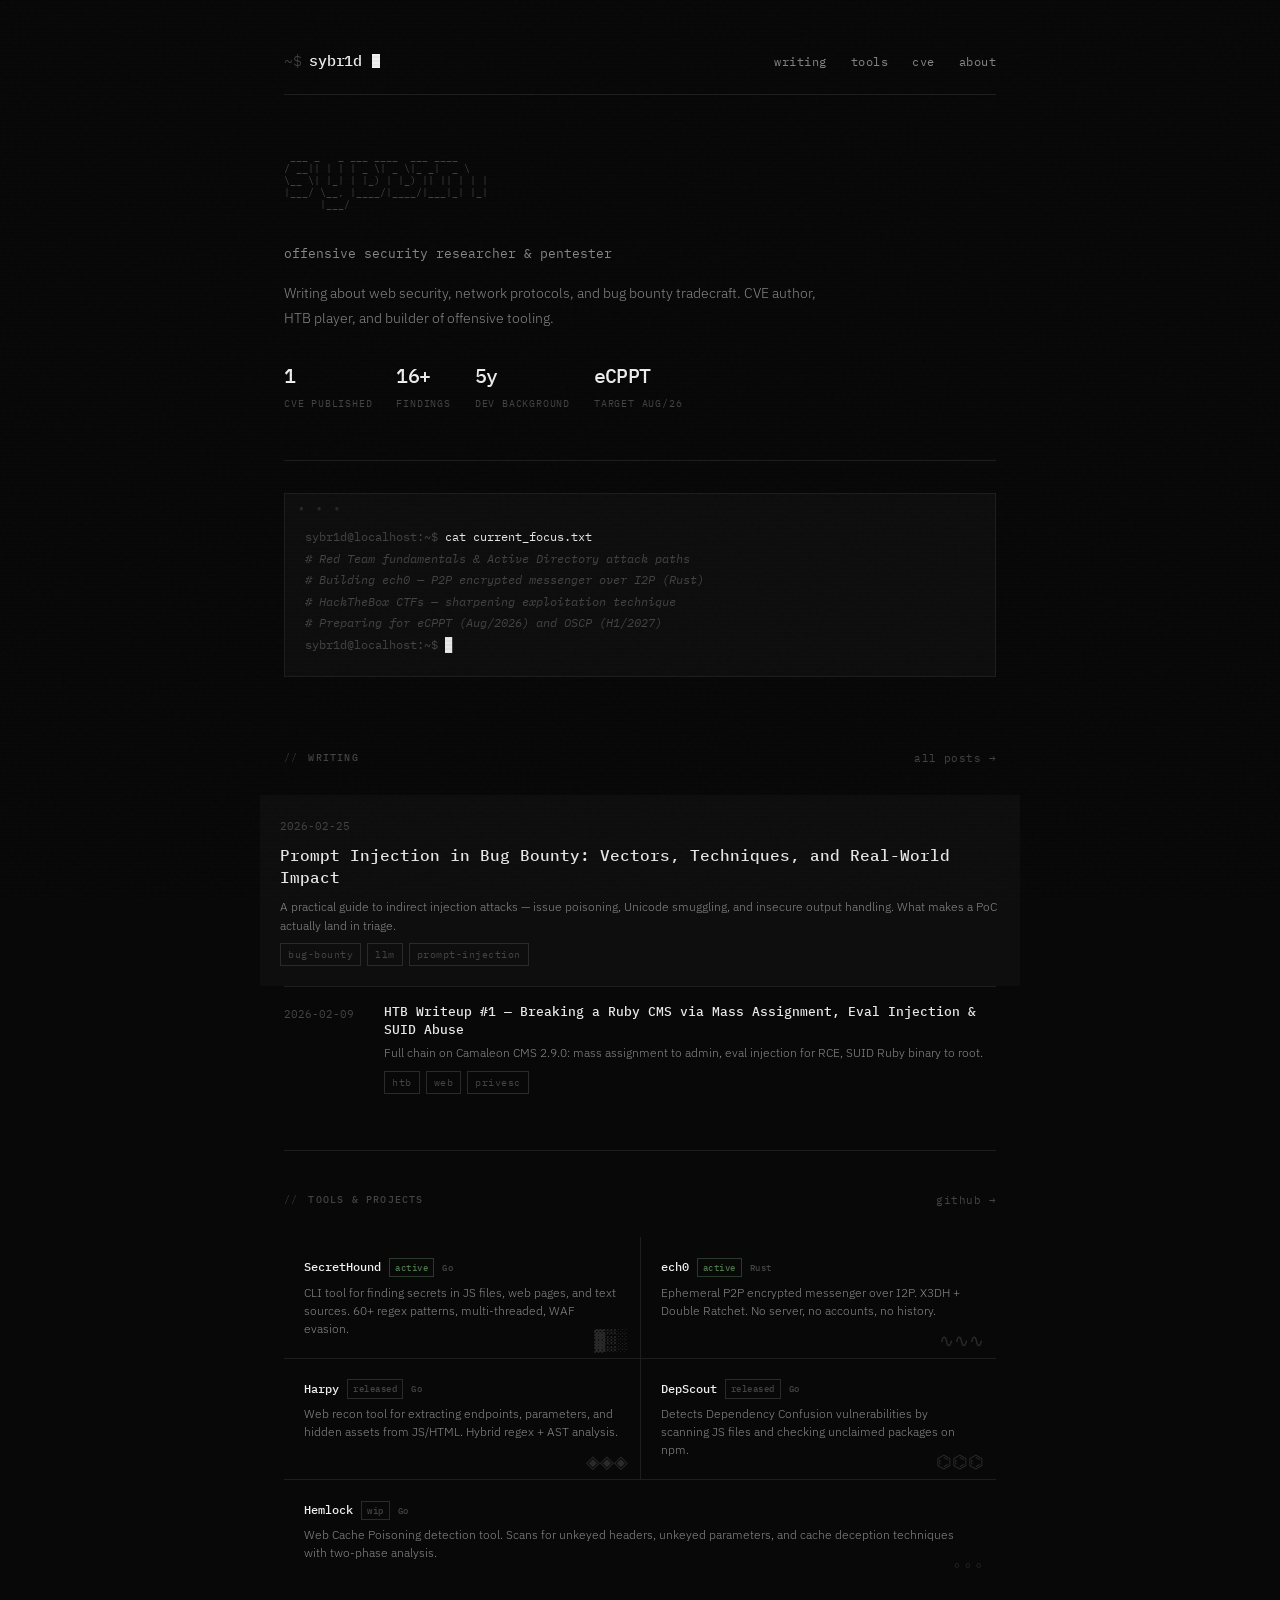
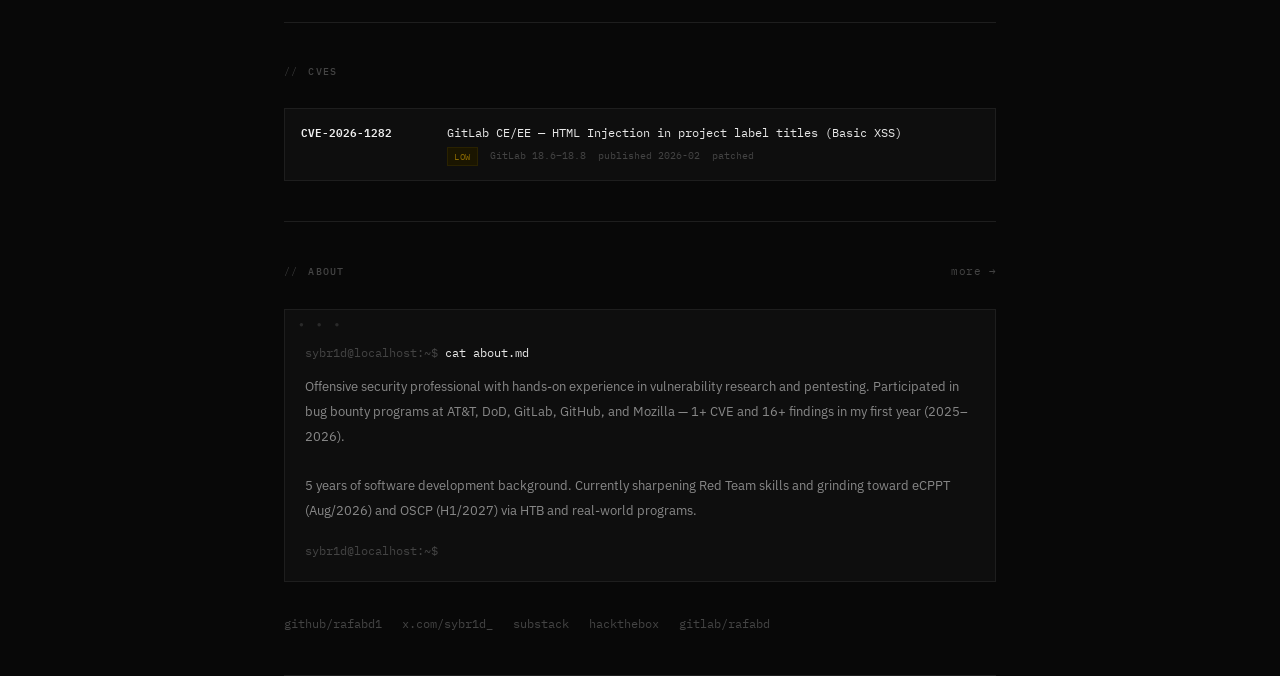
==== index.html @ 6671c4d4 "content: refine branding text and remove global footer - Update professional descriptions to emphasi" ====
<!DOCTYPE html>
<html lang="en">
<head>
<meta charset="UTF-8">
<meta name="viewport" content="width=device-width, initial-scale=1.0">
<title>sybr1d — security research</title>
<meta name="description" content="Offensive security researcher. Bug bounty hunter. CVE author. Building tools for the trenches.">
<link rel="preconnect" href="https://fonts.googleapis.com">
<link href="https://fonts.googleapis.com/css2?family=IBM+Plex+Mono:ital,wght@0,300;0,400;0,500;0,600;1,300;1,400&family=IBM+Plex+Sans:wght@300;400&display=swap" rel="stylesheet">
<link rel="stylesheet" href="style.css">
</head>
<body>

<div class="scroll-line" id="scrollLine"></div>

<div class="site-wrapper">

  <header>
    <div class="header-top">
      <a href="index.html" class="logo">
        <span class="logo-prompt">~$</span> sybr1d<span class="logo-cursor"></span>
      </a>
      <nav>
        <a href="writing.html">writing</a>
        <a href="#tools">tools</a>
        <a href="#cve">cve</a>
        <a href="about.html">about</a>
      </nav>
    </div>
  </header>

  <div class="hero" id="home">
    <div class="hero-ascii"> ___ _   _ ___ ____  ___ ____
/ __|| | | | _ \| _ \|_ _|  _ \
\__ \| |_| | |_) | |_) || || | | |
|___/ \__, |____/|____/|___|_| |_|
      |___/                       </div>

    <div class="hero-title">
      offensive security researcher &amp; pentester
    </div>

    <div class="hero-desc">
      Writing about web security, network protocols, and bug bounty tradecraft.
      CVE author, HTB player, and builder of offensive tooling.
    </div>

    <div class="hero-meta">
      <div class="hero-stat">
        <span class="hero-stat-val">1</span>
        <span class="hero-stat-label">CVE published</span>
      </div>
      <div class="hero-stat">
        <span class="hero-stat-val">16+</span>
        <span class="hero-stat-label">findings</span>
      </div>
      <div class="hero-stat">
        <span class="hero-stat-val">5y</span>
        <span class="hero-stat-label">dev background</span>
      </div>
      <div class="hero-stat">
        <span class="hero-stat-val">eCPPT</span>
        <span class="hero-stat-label">target aug/26</span>
      </div>
    </div>
  </div>

  <div class="terminal">
    <div class="terminal-body">
      <div><span class="prompt">sybr1d@localhost:~$</span> <span class="cmd">cat current_focus.txt</span></div>
      <div class="output comment"># Red Team fundamentals &amp; Active Directory attack paths</div>
      <div class="output comment"># Building ech0 — P2P encrypted messenger over I2P (Rust)</div>
      <div class="output comment"># HackTheBox CTFs — sharpening exploitation technique</div>
      <div class="output comment"># Preparing for eCPPT (Aug/2026) and OSCP (H1/2027)</div>
      <div><span class="prompt">sybr1d@localhost:~$</span> <span class="cmd">█</span></div>
    </div>
  </div>

  <section id="writing">
    <div class="section-header">
      <span class="section-title">writing</span>
      <a href="writing.html" class="section-link">all posts →</a>
    </div>

    <div class="post-list">

      <a href="https://rafabd1.substack.com/p/prompt-injection-in-bug-bounty" target="_blank" rel="noopener" class="post-item featured">
        <div class="post-date">2026-02-25</div>
        <div class="post-title">Prompt Injection in Bug Bounty: Vectors, Techniques, and Real-World Impact</div>
        <div class="post-excerpt">A practical guide to indirect injection attacks — issue poisoning, Unicode smuggling, and insecure output handling. What makes a PoC actually land in triage.</div>
        <div class="post-tags">
          <span class="tag">bug-bounty</span>
          <span class="tag">llm</span>
          <span class="tag">prompt-injection</span>
        </div>
      </a>

      <a href="https://rafabd1.substack.com/p/htb-writeup-1-breaking-a-ruby-cms" target="_blank" rel="noopener" class="post-item">
        <div class="post-date">2026-02-09</div>
        <div class="post-content">
          <div class="post-title">HTB Writeup #1 — Breaking a Ruby CMS via Mass Assignment, Eval Injection &amp; SUID Abuse</div>
          <div class="post-excerpt">Full chain on Camaleon CMS 2.9.0: mass assignment to admin, eval injection for RCE, SUID Ruby binary to root.</div>
          <div class="post-tags">
            <span class="tag">htb</span>
            <span class="tag">web</span>
            <span class="tag">privesc</span>
          </div>
        </div>
      </a>

    </div>
  </section>

  <section id="tools">
    <div class="section-header">
      <span class="section-title">tools &amp; projects</span>
      <a href="https://github.com/rafabd1" target="_blank" rel="noopener" class="section-link">github →</a>
    </div>

    <div class="project-grid">
      <a href="https://github.com/rafabd1/SecretHound" target="_blank" rel="noopener" class="project-card" data-ascii="▓▒░">
        <div class="project-name">
          SecretHound
          <span class="project-status active">active</span>
          <span class="project-lang">Go</span>
        </div>
        <div class="project-desc">CLI tool for finding secrets in JS files, web pages, and text sources. 60+ regex patterns, multi-threaded, WAF evasion.</div>
      </a>
      <a href="https://github.com/rafabd1/ech0" target="_blank" rel="noopener" class="project-card" data-ascii="∿∿∿">
        <div class="project-name">
          ech0
          <span class="project-status active">active</span>
          <span class="project-lang">Rust</span>
        </div>
        <div class="project-desc">Ephemeral P2P encrypted messenger over I2P. X3DH + Double Ratchet. No server, no accounts, no history.</div>
      </a>
      <a href="https://github.com/rafabd1/Harpy" target="_blank" rel="noopener" class="project-card" data-ascii="◈◈◈">
        <div class="project-name">
          Harpy
          <span class="project-status">released</span>
          <span class="project-lang">Go</span>
        </div>
        <div class="project-desc">Web recon tool for extracting endpoints, parameters, and hidden assets from JS/HTML. Hybrid regex + AST analysis.</div>
      </a>
      <a href="https://github.com/rafabd1/DepScout" target="_blank" rel="noopener" class="project-card" data-ascii="⌬⌬⌬">
        <div class="project-name">
          DepScout
          <span class="project-status">released</span>
          <span class="project-lang">Go</span>
        </div>
        <div class="project-desc">Detects Dependency Confusion vulnerabilities by scanning JS files and checking unclaimed packages on npm.</div>
      </a>
      <a href="https://github.com/rafabd1/Hemlock" target="_blank" rel="noopener" class="project-card wide" data-ascii="◦◦◦">
        <div class="project-name">
          Hemlock
          <span class="project-status">wip</span>
          <span class="project-lang">Go</span>
        </div>
        <div class="project-desc">Web Cache Poisoning detection tool. Scans for unkeyed headers, unkeyed parameters, and cache deception techniques with two-phase analysis.</div>
      </a>
    </div>
  </section>

  <section id="cve">
    <div class="section-header">
      <span class="section-title">CVEs</span>
    </div>

    <div class="cve-list">
      <a href="https://nvd.nist.gov/vuln/detail/CVE-2026-1282" target="_blank" rel="noopener" class="cve-item">
        <div class="cve-id">CVE-2026-1282</div>
        <div class="cve-details">
          <div class="cve-title">GitLab CE/EE — HTML Injection in project label titles (Basic XSS)</div>
          <div class="cve-meta">
            <span class="severity medium">LOW</span>
            <span>GitLab 18.6–18.8</span>
            <span>published 2026-02</span>
            <span>patched</span>
          </div>
        </div>
      </a>
    </div>
  </section>

  <section id="about">
    <div class="section-header">
      <span class="section-title">about</span>
      <a href="about.html" class="section-link">more →</a>
    </div>

    <div class="terminal" style="margin-top: 0;">
      <div class="terminal-body">
        <div><span class="prompt">sybr1d@localhost:~$</span> <span class="cmd">cat about.md</span></div>
        <div class="about-text" style="margin-top: 12px;">
          Offensive security professional with hands-on experience in vulnerability research and pentesting.
          Participated in bug bounty programs at AT&amp;T, DoD, GitLab, GitHub, and Mozilla — 1+ CVE and 16+ findings in my first year (2025–2026).<br><br>
          5 years of software development background. Currently sharpening Red Team skills and grinding toward eCPPT (Aug/2026) and OSCP (H1/2027) via HTB and real-world programs.
        </div>
        <div style="margin-top: 16px;"><span class="prompt">sybr1d@localhost:~$</span></div>
      </div>
    </div>

    <div class="about-links">
      <a href="https://github.com/rafabd1" target="_blank" rel="noopener">github/rafabd1</a>
      <a href="https://x.com/sybr1d_" target="_blank" rel="noopener">x.com/sybr1d_</a>
      <a href="https://rafabd1.substack.com/" target="_blank" rel="noopener">substack</a>
      <a href="https://app.hackthebox.com/users/2216017" target="_blank" rel="noopener">hackthebox</a>
      <a href="https://gitlab.com/rafabd" target="_blank" rel="noopener">gitlab/rafabd</a>
    </div>
  </section>

</div>

<script>
  window.addEventListener('scroll', () => {
    const scrollTop = window.scrollY;
    const docHeight = document.body.scrollHeight - window.innerHeight;
    const pct = docHeight > 0 ? (scrollTop / docHeight) * 100 : 0;
    document.getElementById('scrollLine').style.width = pct + '%';
  });

  const ascii = document.querySelector('.hero-ascii');
  if (ascii) {
    const lines = ascii.textContent.split('\n');
    ascii.textContent = '';
    let i = 0;
    const interval = setInterval(() => {
      if (i < lines.length) {
        ascii.textContent += lines[i] + '\n';
        i++;
      } else {
        clearInterval(interval);
      }
    }, 60);
  }

  document.querySelectorAll('.post-item').forEach(item => {
    item.addEventListener('mouseenter', () => {
      item.style.paddingLeft = '8px';
      item.style.transition = 'padding 0.2s';
    });
    item.addEventListener('mouseleave', () => {
      item.style.paddingLeft = '';
    });
  });
</script>

</body>
</html>
---- style.css ----
:root {
  --bg: #080808;
  --bg2: #0e0e0e;
  --bg3: #141414;
  --border: #1e1e1e;
  --border2: #2a2a2a;
  --text: #e8e8e8;
  --text2: #888;
  --text3: #444;
  --accent: #f0f0f0;
  --dim: #555;
  --tag-bg: #141414;
}

*, *::before, *::after { box-sizing: border-box; margin: 0; padding: 0; }
html { scroll-behavior: smooth; }

body {
  background: var(--bg);
  color: var(--text);
  font-family: 'IBM Plex Mono', monospace;
  font-size: 13px;
  line-height: 1.7;
  min-height: 100vh;
  overflow-x: hidden;
}

body::before {
  content: '';
  position: fixed;
  inset: 0;
  background-image: url("data:image/svg+xml,%3Csvg viewBox='0 0 256 256' xmlns='http://www.w3.org/2000/svg'%3E%3Cfilter id='noise'%3E%3CfeTurbulence type='fractalNoise' baseFrequency='0.9' numOctaves='4' stitchTiles='stitch'/%3E%3C/filter%3E%3Crect width='100%25' height='100%25' filter='url(%23noise)' opacity='0.035'/%3E%3C/svg%3E");
  pointer-events: none;
  z-index: 9999;
  opacity: 0.4;
}

body::after {
  content: '';
  position: fixed;
  inset: 0;
  background: repeating-linear-gradient(0deg, transparent, transparent 2px, rgba(0,0,0,0.03) 2px, rgba(0,0,0,0.03) 4px);
  pointer-events: none;
  z-index: 9998;
}

.site-wrapper {
  max-width: 760px;
  margin: 0 auto;
  padding: 0 24px;
}

/* HEADER */
header { padding: 48px 0 0; position: relative; }

.header-top {
  display: flex;
  align-items: baseline;
  justify-content: space-between;
  border-bottom: 1px solid var(--border);
  padding-bottom: 20px;
  margin-bottom: 0;
}

.logo {
  font-size: 15px;
  font-weight: 500;
  letter-spacing: -0.02em;
  color: var(--accent);
  text-decoration: none;
  display: flex;
  align-items: center;
  gap: 8px;
}

.logo-prompt { color: var(--text3); font-weight: 300; }

.logo-cursor {
  display: inline-block;
  width: 8px;
  height: 14px;
  background: var(--accent);
  animation: blink 1.1s step-end infinite;
  margin-left: 2px;
  vertical-align: middle;
}

@keyframes blink {
  0%, 100% { opacity: 1; }
  50% { opacity: 0; }
}

nav { display: flex; gap: 24px; align-items: center; }

nav a {
  color: var(--text2);
  text-decoration: none;
  font-size: 12px;
  font-weight: 400;
  letter-spacing: 0.04em;
  transition: color 0.15s;
  position: relative;
}

nav a:hover { color: var(--accent); }

nav a::after {
  content: '';
  position: absolute;
  bottom: -2px;
  left: 0;
  width: 0;
  height: 1px;
  background: var(--accent);
  transition: width 0.2s;
}

nav a:hover::after { width: 100%; }
nav a.active { color: var(--accent); }
nav a.active::after { width: 100%; }

/* HERO */
.hero {
  padding: 56px 0 48px;
  border-bottom: 1px solid var(--border);
}

.hero-ascii {
  font-size: 10px;
  line-height: 1.2;
  color: var(--text3);
  margin-bottom: 32px;
  white-space: pre;
  overflow: hidden;
  animation: fadeIn 1s ease 0.3s both;
  letter-spacing: 0;
}

@keyframes fadeIn {
  from { opacity: 0; transform: translateY(8px); }
  to { opacity: 1; transform: translateY(0); }
}

.hero-title {
  font-size: 13px;
  font-weight: 400;
  color: var(--text2);
  margin-bottom: 16px;
  animation: fadeIn 0.8s ease 0.5s both;
}

.hero-title span { color: var(--accent); font-weight: 500; }

.hero-desc {
  font-family: 'IBM Plex Sans', sans-serif;
  font-size: 14px;
  font-weight: 300;
  color: var(--text2);
  line-height: 1.8;
  max-width: 560px;
  animation: fadeIn 0.8s ease 0.7s both;
}

.hero-meta {
  margin-top: 28px;
  display: flex;
  gap: 24px;
  flex-wrap: wrap;
  animation: fadeIn 0.8s ease 0.9s both;
}

.hero-stat { display: flex; flex-direction: column; gap: 2px; }

.hero-stat-val {
  font-size: 20px;
  font-weight: 500;
  color: var(--accent);
  letter-spacing: -0.04em;
}

.hero-stat-label {
  font-size: 10px;
  color: var(--text3);
  letter-spacing: 0.08em;
  text-transform: uppercase;
}

/* SECTION */
section {
  padding: 40px 0;
  border-bottom: 1px solid var(--border);
  animation: fadeIn 0.8s ease 1s both;
}

.section-header {
  display: flex;
  align-items: center;
  justify-content: space-between;
  margin-bottom: 28px;
}

.section-title {
  font-size: 10px;
  font-weight: 500;
  letter-spacing: 0.12em;
  text-transform: uppercase;
  color: var(--text3);
  display: flex;
  align-items: center;
  gap: 10px;
}

.section-title::before { content: '//'; color: var(--text3); font-weight: 300; }

.section-link {
  font-size: 11px;
  color: var(--text3);
  text-decoration: none;
  letter-spacing: 0.04em;
  transition: color 0.15s;
}

.section-link:hover { color: var(--accent); }

/* POSTS */
.post-list { display: flex; flex-direction: column; gap: 0; }

.post-item {
  display: grid;
  grid-template-columns: 80px 1fr;
  gap: 0 20px;
  padding: 16px 0;
  border-top: 1px solid var(--border);
  text-decoration: none;
  color: inherit;
  transition: background 0.15s;
  position: relative;
}

.post-item:first-child { border-top: none; }

.post-item::before {
  content: '';
  position: absolute;
  left: -24px;
  top: 0;
  bottom: 0;
  width: 2px;
  background: var(--accent);
  transform: scaleY(0);
  transition: transform 0.2s;
  transform-origin: top;
}

.post-item:hover::before { transform: scaleY(1); }

.post-date {
  font-size: 11px;
  color: var(--text3);
  padding-top: 2px;
  white-space: nowrap;
}

.post-title {
  font-size: 13px;
  font-weight: 500;
  color: var(--text);
  margin-bottom: 4px;
  transition: color 0.15s;
  line-height: 1.4;
}

.post-item:hover .post-title { color: var(--accent); }

.post-excerpt {
  font-family: 'IBM Plex Sans', sans-serif;
  font-size: 12px;
  font-weight: 300;
  color: var(--text2);
  line-height: 1.6;
  margin-bottom: 8px;
}

.post-tags { display: flex; gap: 6px; flex-wrap: wrap; }

.tag {
  font-size: 10px;
  padding: 2px 7px;
  border: 1px solid var(--border2);
  color: var(--text3);
  letter-spacing: 0.05em;
  transition: all 0.15s;
}

.post-item:hover .tag { border-color: var(--border2); color: var(--dim); }

/* FEATURED POST */
.post-item.featured {
  background: var(--bg2);
  padding: 20px;
  margin: 0 -24px;
  width: calc(100% + 48px);
  grid-template-columns: 1fr;
  gap: 0;
}

.post-item.featured .post-date { margin-bottom: 8px; }
.post-item.featured .post-title { font-size: 16px; margin-bottom: 8px; }
.post-item.featured::before { left: 0; width: 3px; }

/* TOOLS/PROJECTS */
.project-grid {
  display: grid;
  grid-template-columns: 1fr 1fr;
  gap: 1px;
  background: var(--border);
}

.project-card {
  background: var(--bg);
  padding: 20px;
  text-decoration: none;
  color: inherit;
  transition: background 0.15s;
  position: relative;
  overflow: hidden;
}

.project-card::after {
  content: attr(data-ascii);
  position: absolute;
  bottom: 8px;
  right: 12px;
  font-size: 18px;
  color: var(--border2);
  line-height: 1;
  transition: color 0.2s;
}

.project-card:hover { background: var(--bg2); }
.project-card:hover::after { color: var(--border); }

.project-card.wide { grid-column: span 2; }

.project-name {
  font-size: 12px;
  font-weight: 500;
  color: var(--accent);
  margin-bottom: 6px;
  display: flex;
  align-items: center;
  gap: 8px;
}

.project-lang {
  font-size: 9px;
  color: var(--text3);
  letter-spacing: 0.06em;
}

.project-status {
  font-size: 9px;
  padding: 1px 5px;
  border: 1px solid var(--border2);
  color: var(--text3);
  letter-spacing: 0.06em;
}

.project-status.active { border-color: #2a3a2a; color: #4a7a4a; }

.project-desc {
  font-family: 'IBM Plex Sans', sans-serif;
  font-size: 12px;
  font-weight: 300;
  color: var(--text2);
  line-height: 1.5;
}

/* CVE SECTION */
.cve-list { display: flex; flex-direction: column; gap: 12px; }

.cve-item {
  display: flex;
  align-items: flex-start;
  gap: 16px;
  padding: 14px 16px;
  border: 1px solid var(--border);
  background: var(--bg2);
  transition: border-color 0.15s;
  text-decoration: none;
  color: inherit;
}

.cve-item:hover { border-color: var(--border2); }

.cve-id {
  font-size: 11px;
  font-weight: 600;
  color: var(--accent);
  white-space: nowrap;
  min-width: 130px;
}

.cve-title { font-size: 12px; color: var(--text); margin-bottom: 3px; }

.cve-meta {
  font-size: 10px;
  color: var(--text3);
  display: flex;
  gap: 12px;
}

.severity {
  padding: 1px 6px;
  font-size: 9px;
  letter-spacing: 0.06em;
}

.severity.low { background: #0a1a0a; color: #4a8a4a; border: 1px solid #1a2a1a; }
.severity.medium { background: #1a1500; color: #8a6a00; border: 1px solid #2a2200; }
.severity.high { background: #1a0a00; color: #aa4a00; border: 1px solid #2a1400; }
.severity.critical { background: #1a0000; color: #cc2200; border: 1px solid #2a0000; }

/* TERMINAL BLOCK */
.terminal {
  background: var(--bg2);
  border: 1px solid var(--border);
  padding: 20px;
  margin: 32px 0;
  position: relative;
  overflow: hidden;
}

.terminal::before {
  content: '● ● ●';
  position: absolute;
  top: 8px;
  left: 14px;
  font-size: 8px;
  color: var(--border2);
  letter-spacing: 4px;
}

.terminal-body {
  margin-top: 12px;
  font-size: 12px;
  line-height: 1.8;
  color: var(--text2);
}

.terminal-body .prompt { color: var(--text3); }
.terminal-body .cmd { color: var(--text); }
.terminal-body .output { color: var(--text2); padding-left: 0; }
.terminal-body .comment { color: var(--text3); font-style: italic; }

/* ABOUT SECTION */
.about-text {
  font-family: 'IBM Plex Sans', sans-serif;
  font-size: 13px;
  color: var(--text2);
  line-height: 1.9;
}

.about-links {
  display: flex;
  gap: 20px;
  margin-top: 20px;
  flex-wrap: wrap;
}

.about-links a {
  color: var(--text3);
  text-decoration: none;
  font-size: 12px;
  transition: color 0.15s;
}

.about-links a:hover { color: var(--accent); }

/* PAGE HEADER (sub-pages) */
.page-hero {
  padding: 56px 0 32px;
  border-bottom: 1px solid var(--border);
}

.page-hero-title {
  font-size: 18px;
  font-weight: 500;
  color: var(--accent);
  margin-bottom: 8px;
}

.page-hero-desc {
  font-family: 'IBM Plex Sans', sans-serif;
  font-size: 14px;
  font-weight: 300;
  color: var(--text2);
  line-height: 1.8;
}

/* ARTICLE CARD (writing page) */
.article-card {
  padding: 28px 0;
  border-bottom: 1px solid var(--border);
}

.article-card:first-child { padding-top: 0; }

.article-card-date {
  font-size: 11px;
  color: var(--text3);
  margin-bottom: 8px;
}

.article-card-title {
  font-size: 16px;
  font-weight: 500;
  color: var(--accent);
  margin-bottom: 8px;
  line-height: 1.4;
}

.article-card-title a {
  color: inherit;
  text-decoration: none;
  transition: color 0.15s;
}

.article-card-title a:hover { color: var(--text); }

.article-card-excerpt {
  font-family: 'IBM Plex Sans', sans-serif;
  font-size: 13px;
  font-weight: 300;
  color: var(--text2);
  line-height: 1.7;
  margin-bottom: 12px;
  max-width: 620px;
}

.article-card-footer {
  display: flex;
  align-items: center;
  gap: 16px;
}

.article-card-link {
  font-size: 11px;
  color: var(--text3);
  text-decoration: none;
  letter-spacing: 0.04em;
  transition: color 0.15s;
}

.article-card-link:hover { color: var(--accent); }

/* ABOUT PAGE DETAIL */
.about-block {
  padding: 32px 0;
  border-bottom: 1px solid var(--border);
}

.about-block-title {
  font-size: 10px;
  font-weight: 500;
  letter-spacing: 0.12em;
  text-transform: uppercase;
  color: var(--text3);
  margin-bottom: 16px;
}

.about-block-title::before { content: '// '; font-weight: 300; }

.about-block-content {
  font-family: 'IBM Plex Sans', sans-serif;
  font-size: 13px;
  font-weight: 300;
  color: var(--text2);
  line-height: 1.9;
}

.about-block-content p { margin-bottom: 16px; }
.about-block-content p:last-child { margin-bottom: 0; }

.cert-list {
  display: flex;
  flex-direction: column;
  gap: 8px;
  margin-top: 12px;
}

.cert-item {
  display: flex;
  align-items: center;
  gap: 12px;
  font-size: 12px;
}

.cert-badge {
  font-size: 10px;
  padding: 2px 8px;
  border: 1px solid var(--border2);
  color: var(--text3);
  letter-spacing: 0.06em;
  white-space: nowrap;
}

.cert-badge.planned { border-color: #2a2a1a; color: #7a7a3a; }

.cert-name { color: var(--text2); }

.profile-grid {
  display: grid;
  grid-template-columns: 1fr 1fr;
  gap: 8px;
  margin-top: 12px;
}

.profile-link {
  display: flex;
  align-items: center;
  gap: 8px;
  padding: 10px 14px;
  border: 1px solid var(--border);
  text-decoration: none;
  color: var(--text2);
  font-size: 12px;
  transition: all 0.15s;
}

.profile-link:hover { border-color: var(--border2); color: var(--accent); }

.profile-label { color: var(--text3); font-size: 10px; }

/* FOOTER */
footer {
  padding: 32px 0 48px;
  display: flex;
  justify-content: space-between;
  align-items: center;
  flex-wrap: wrap;
  gap: 12px;
}

.footer-left { font-size: 11px; color: var(--text3); }

.footer-links { display: flex; gap: 16px; }

.footer-links a {
  font-size: 11px;
  color: var(--text3);
  text-decoration: none;
  transition: color 0.15s;
}

.footer-links a:hover { color: var(--accent); }

hr { border: none; border-top: 1px solid var(--border); margin: 0; }

/* SCROLL INDICATOR */
.scroll-line {
  position: fixed;
  top: 0;
  left: 0;
  height: 1px;
  background: var(--accent);
  width: 0%;
  z-index: 10000;
  transition: width 0.1s linear;
}

/* RESPONSIVE */
@media (max-width: 600px) {
  .header-top { flex-direction: column; gap: 16px; }
  .project-grid { grid-template-columns: 1fr; }
  .project-card.wide { grid-column: span 1; }
  .post-item { grid-template-columns: 1fr; gap: 4px; }
  .hero-ascii { display: none; }
  .cve-item { flex-direction: column; gap: 8px; }
  .cve-id { min-width: unset; }
  .profile-grid { grid-template-columns: 1fr; }
}
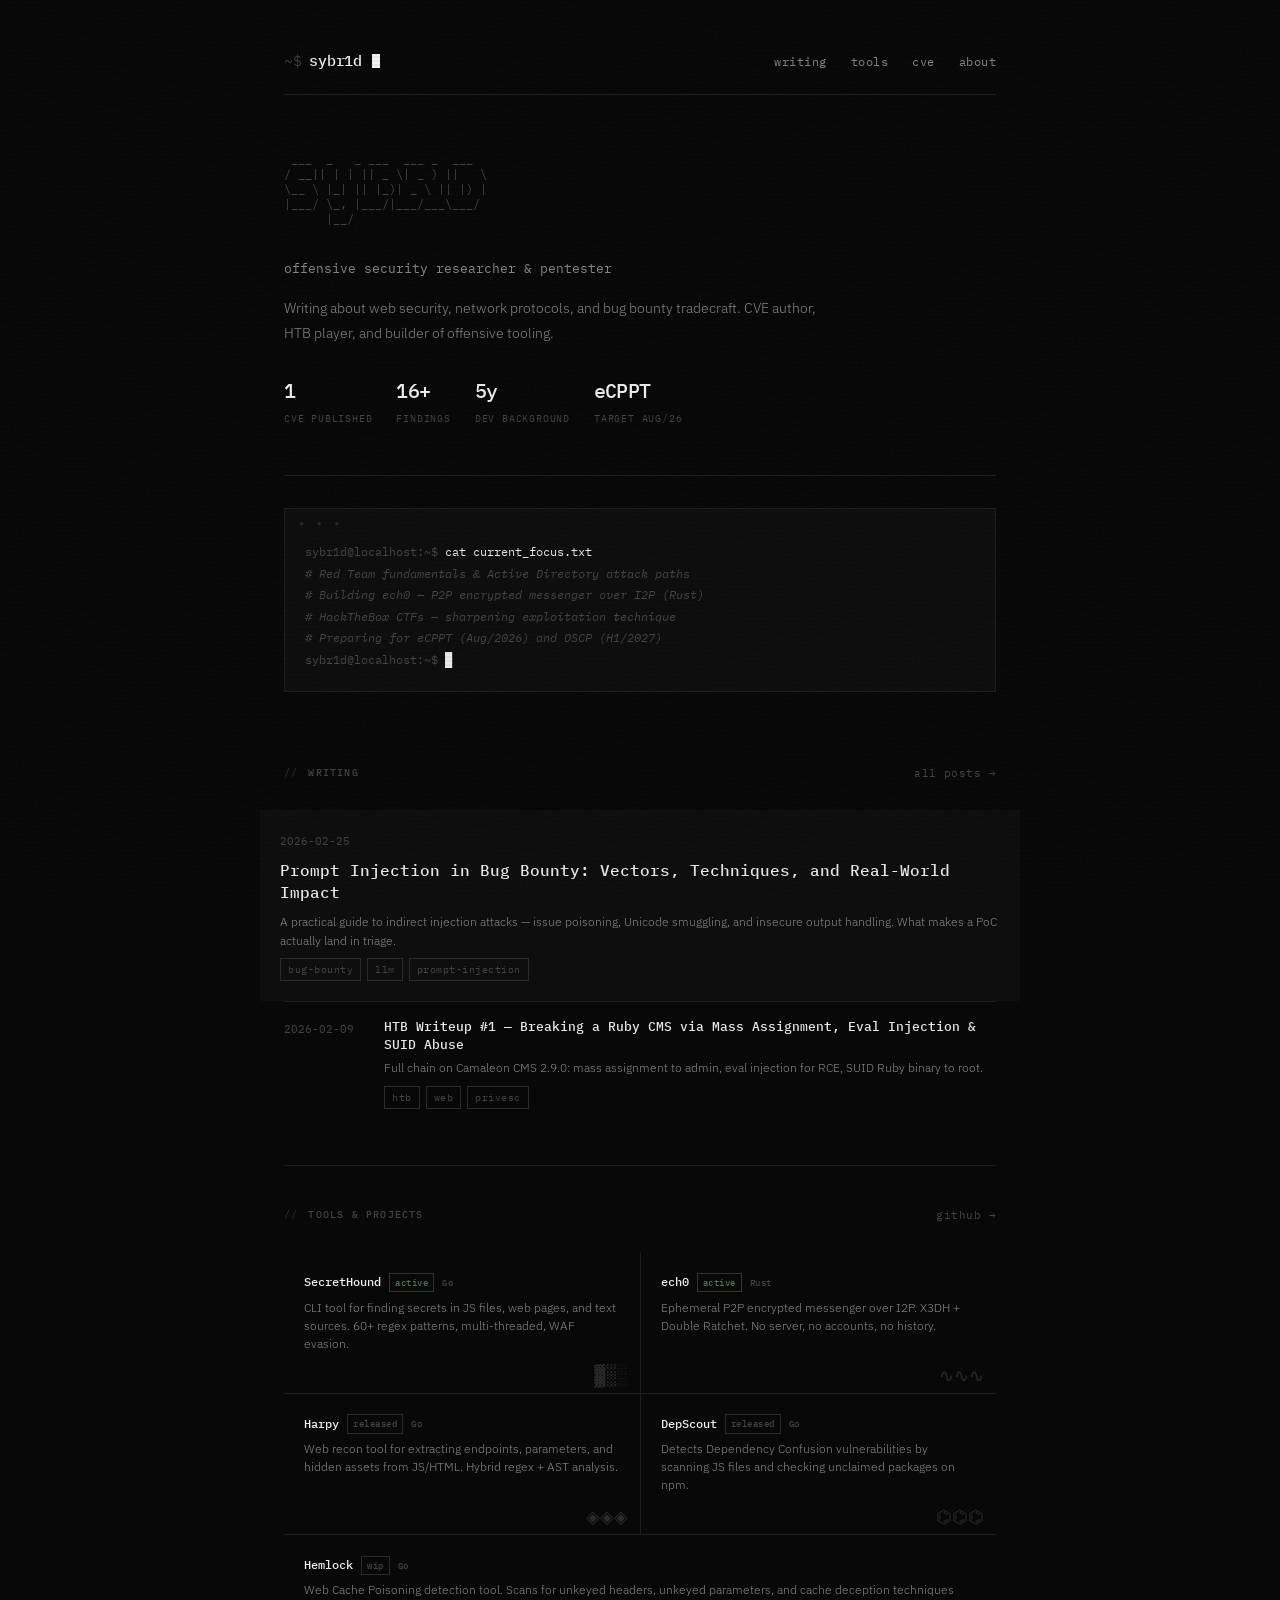
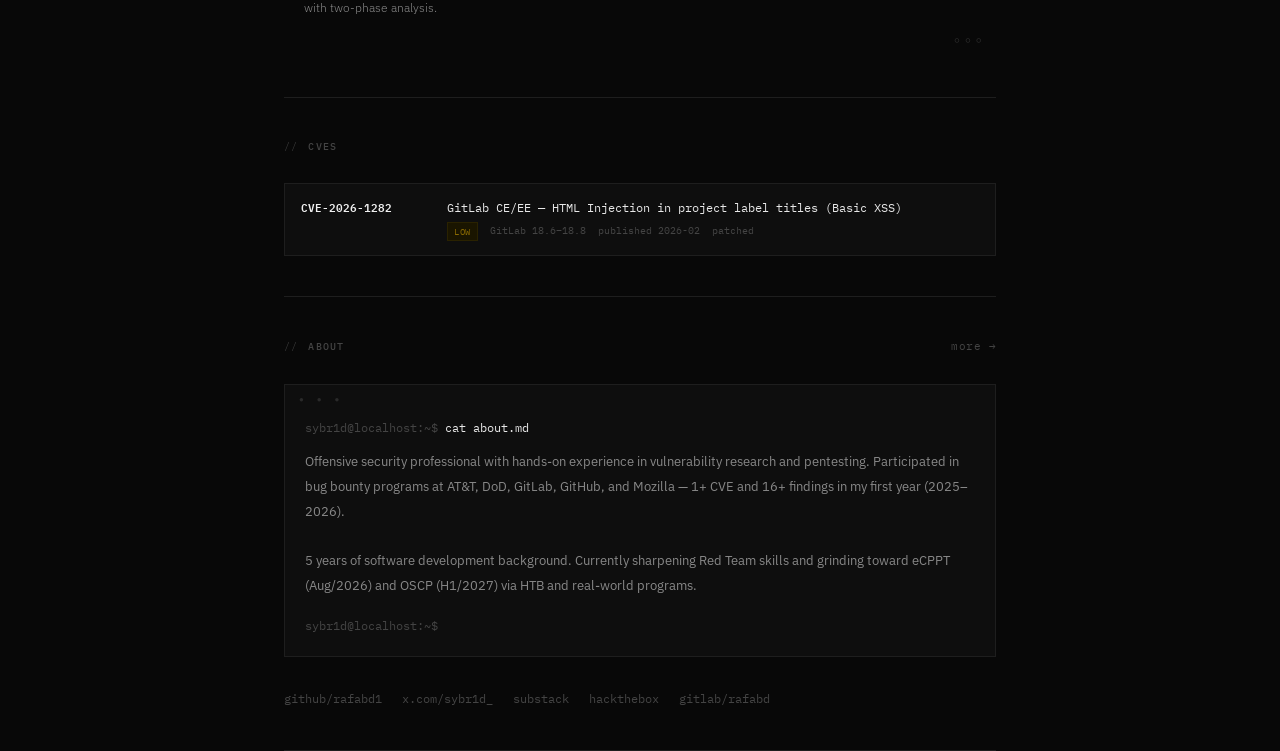
==== commit 3206a3d0: "Fix project card bottom padding; increase ASCII art size and realign - Add padding-bottom: 40px to ." ====
--- a/index.html
+++ b/index.html
@@ -30,11 +30,11 @@
   </header>
 
   <div class="hero" id="home">
-    <div class="hero-ascii"> ___ _   _ ___ ____  ___ ____
-/ __|| | | | _ \| _ \|_ _|  _ \
-\__ \| |_| | |_) | |_) || || | | |
-|___/ \__, |____/|____/|___|_| |_|
-      |___/                       </div>
+    <div class="hero-ascii"> ___  _   _ ___  ___ _  ___
+/ __|| | | || _ \| _ ) ||   \
+\__ \ |_| || |_)| _ \ || |) |
+|___/ \_, |___/|___/___\___/
+      |__/                  </div>
 
     <div class="hero-title">
       offensive security researcher &amp; pentester
--- a/style.css
+++ b/style.css
@@ -126,8 +126,8 @@
 }
 
 .hero-ascii {
-  font-size: 10px;
-  line-height: 1.2;
+  font-size: 12px;
+  line-height: 1.25;
   color: var(--text3);
   margin-bottom: 32px;
   white-space: pre;
@@ -318,7 +318,7 @@
 
 .project-card {
   background: var(--bg);
-  padding: 20px;
+  padding: 20px 20px 40px 20px;
   text-decoration: none;
   color: inherit;
   transition: background 0.15s;
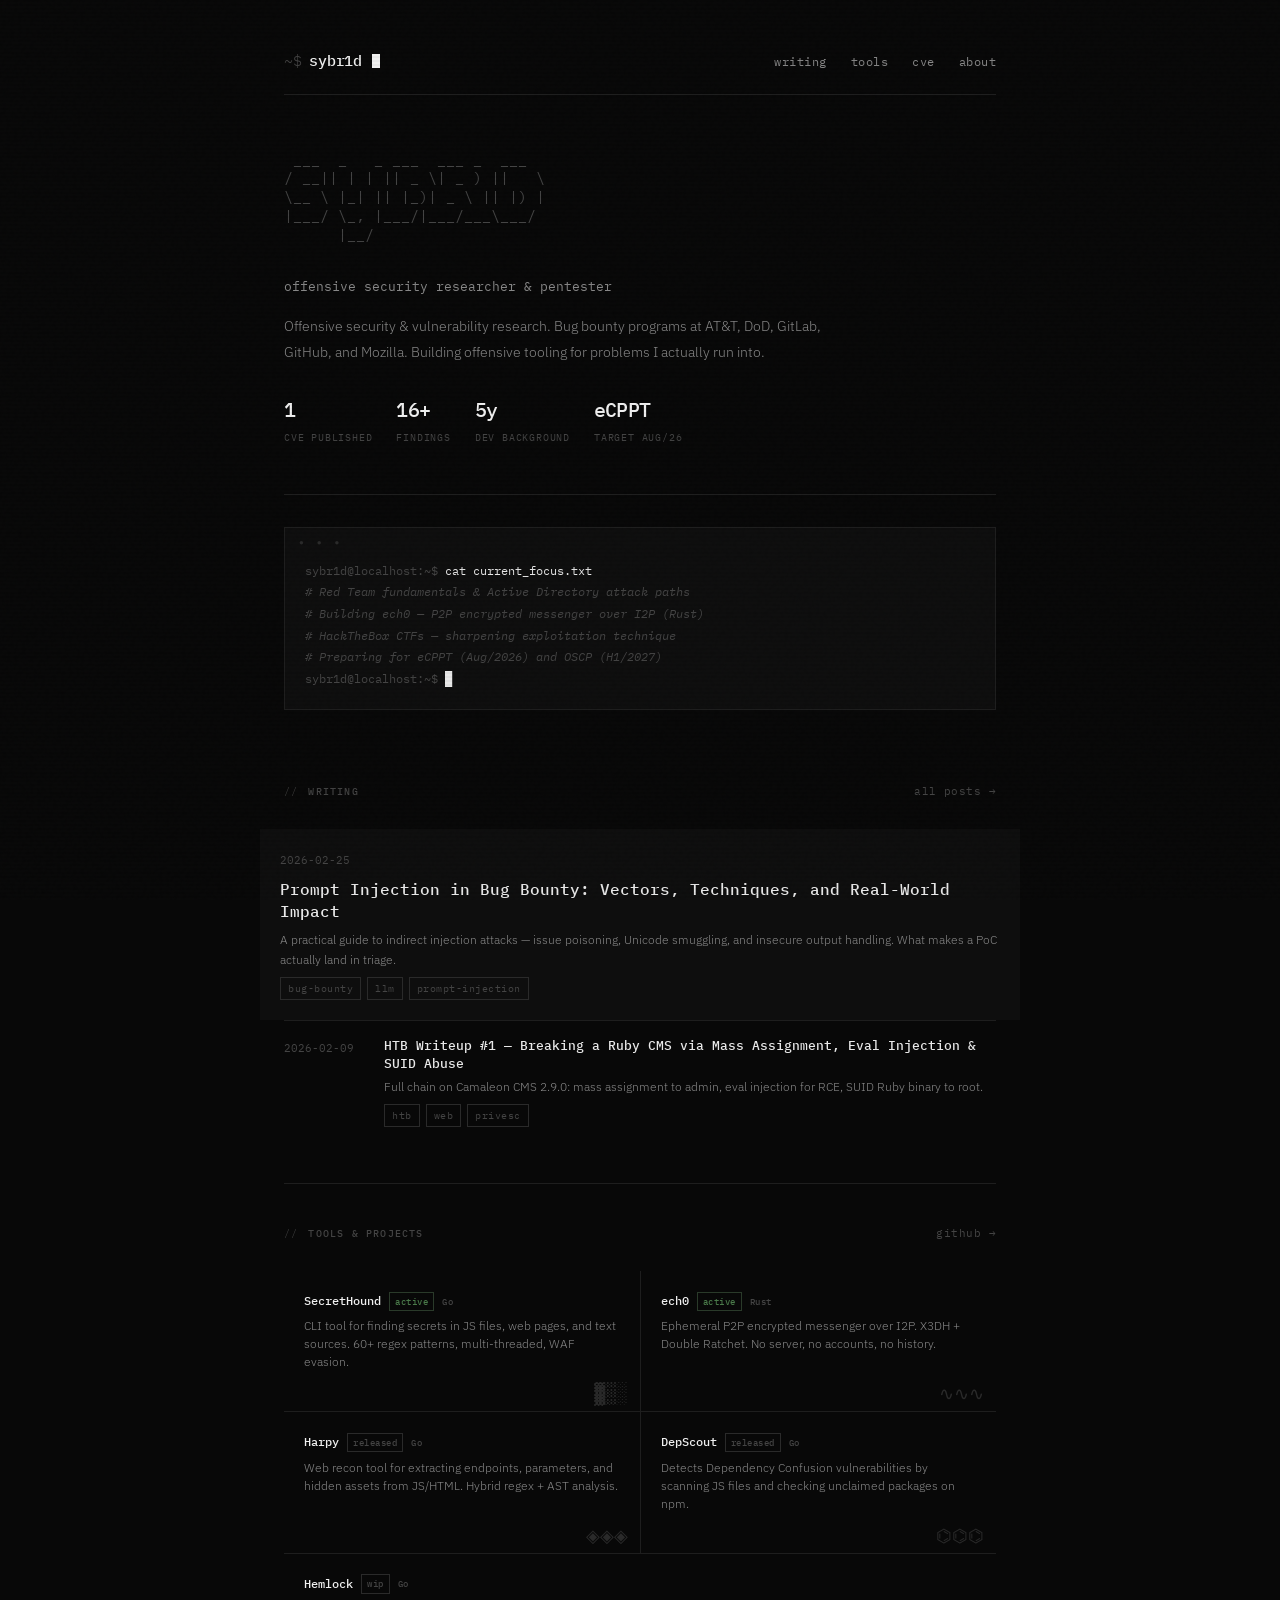
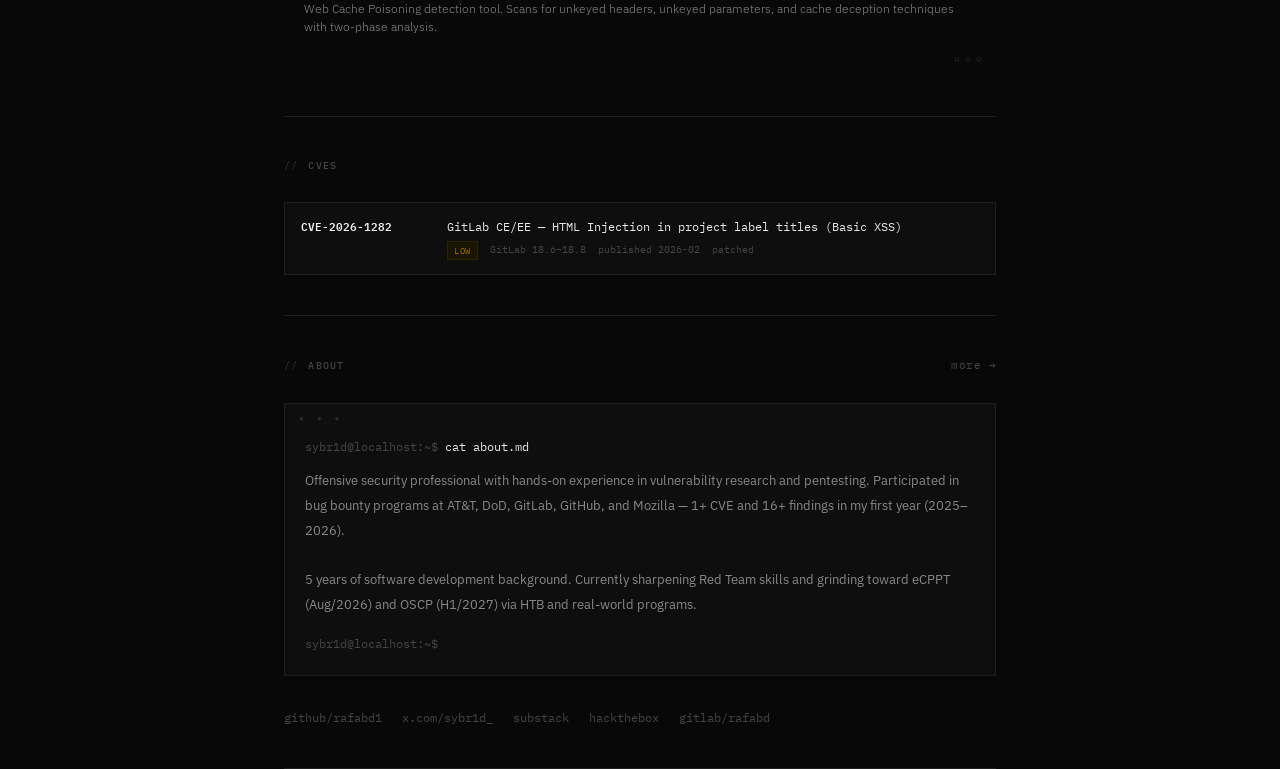
==== commit f8f655e3: "Increase ASCII art to 15px; rework hero description Co-Authored-By: Oz <oz-agent@warp.dev>" ====
--- a/index.html
+++ b/index.html
@@ -41,8 +41,8 @@
     </div>
 
     <div class="hero-desc">
-      Writing about web security, network protocols, and bug bounty tradecraft.
-      CVE author, HTB player, and builder of offensive tooling.
+      Offensive security &amp; vulnerability research. Bug bounty programs at AT&amp;T, DoD, GitLab, GitHub, and Mozilla.
+      Building offensive tooling for problems I actually run into.
     </div>
 
     <div class="hero-meta">
--- a/style.css
+++ b/style.css
@@ -126,7 +126,7 @@
 }
 
 .hero-ascii {
-  font-size: 12px;
+  font-size: 15px;
   line-height: 1.25;
   color: var(--text3);
   margin-bottom: 32px;
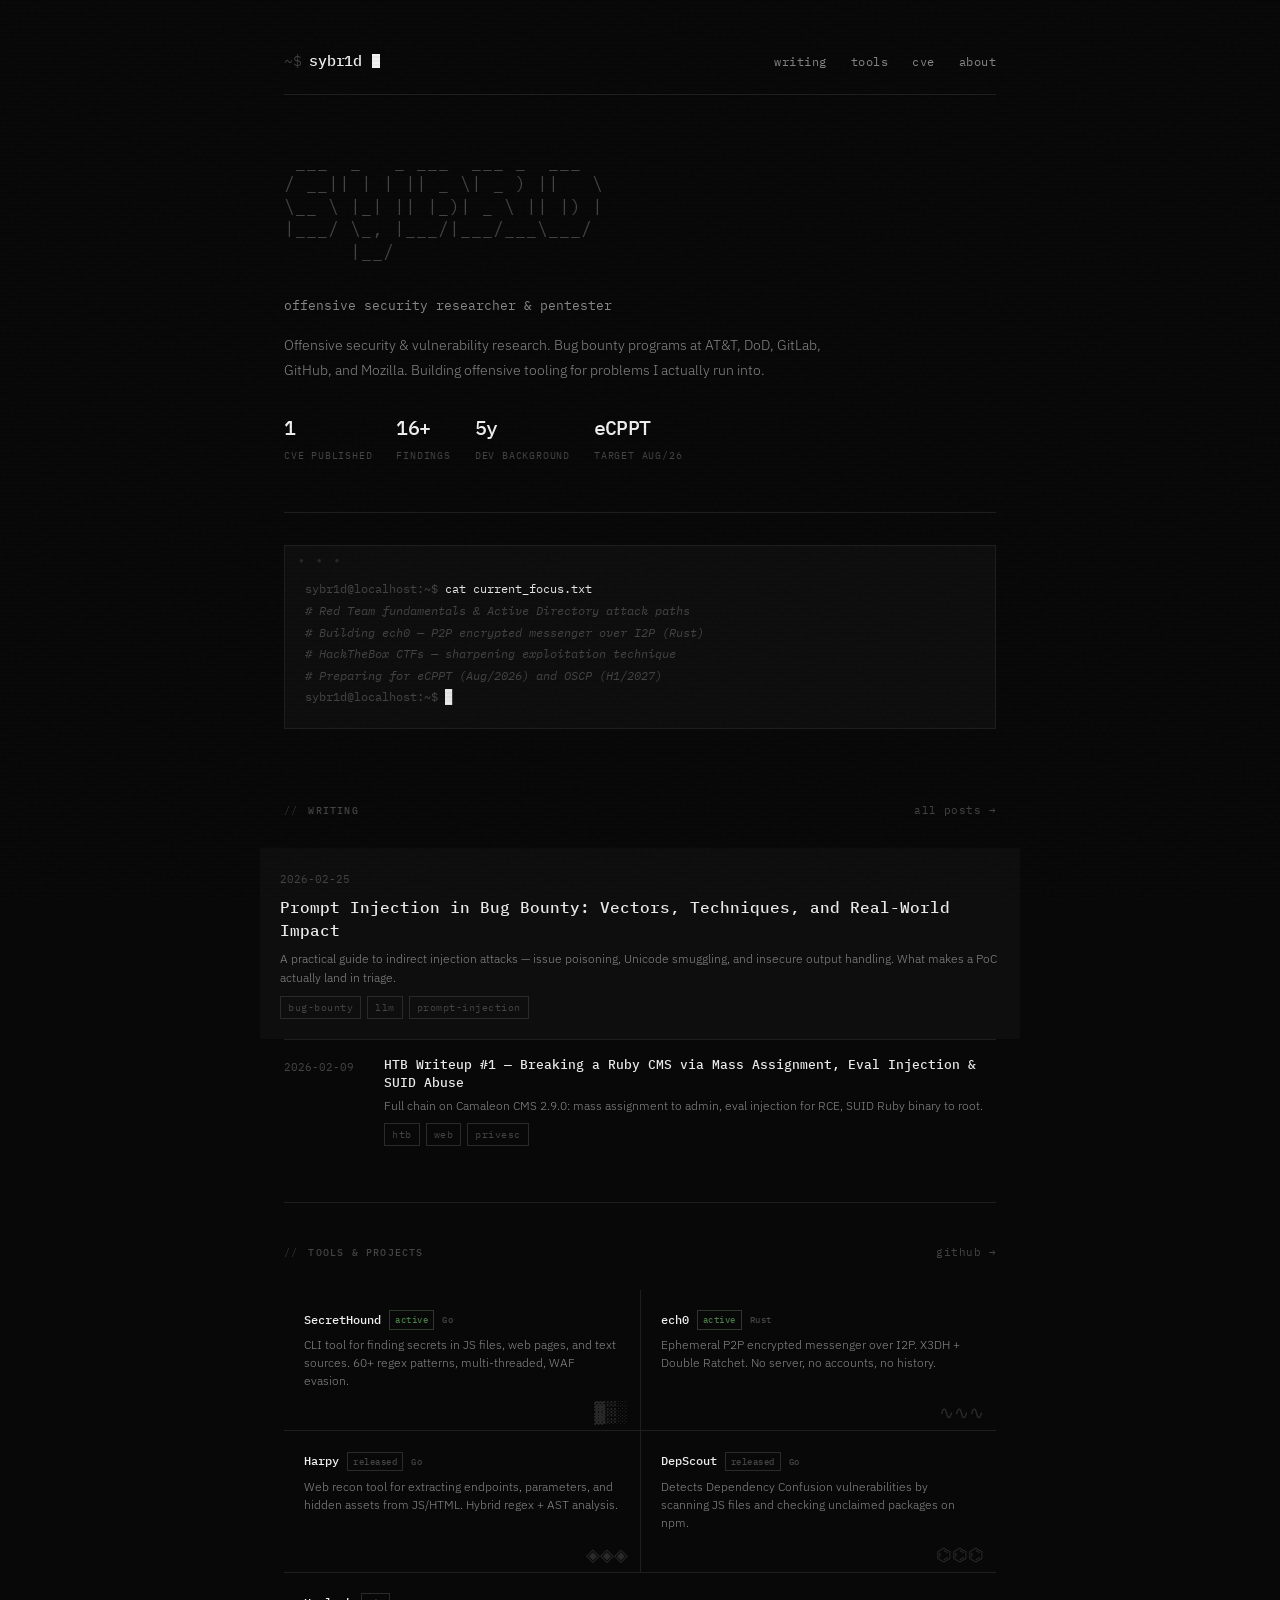
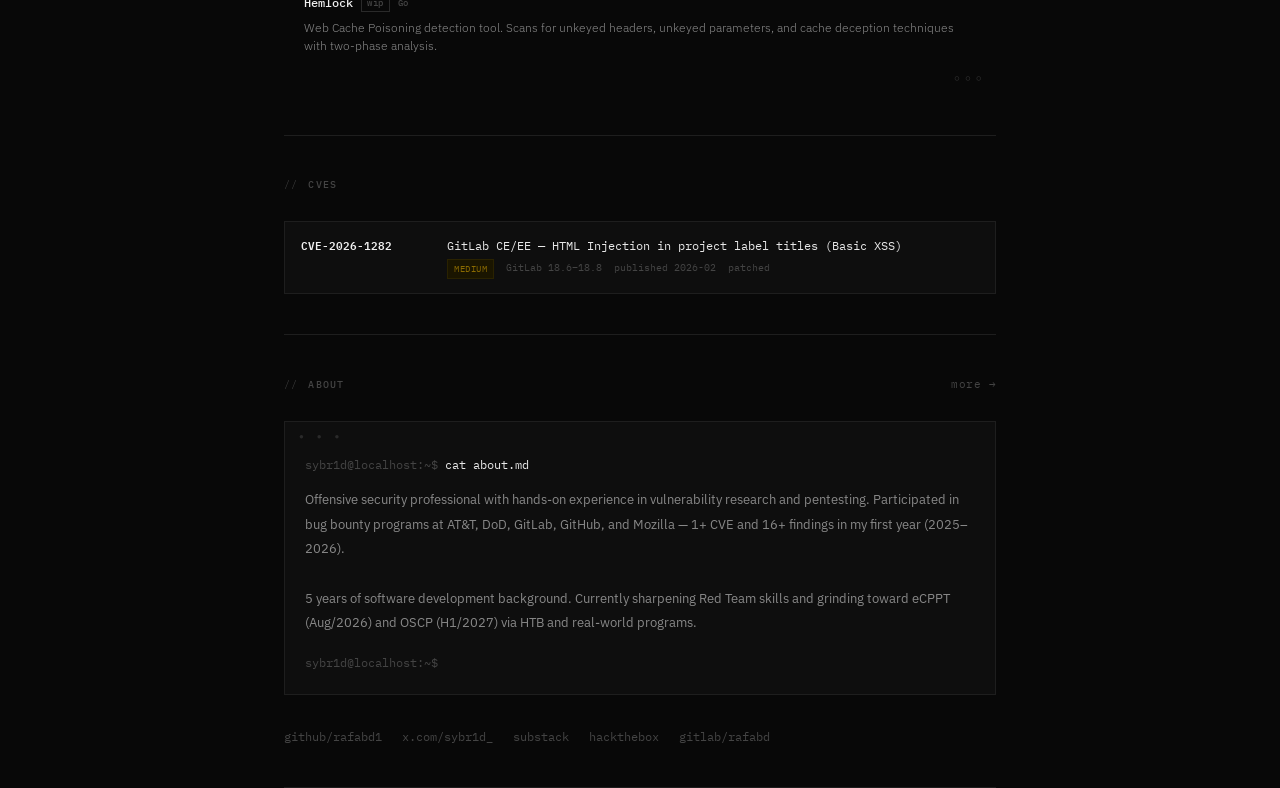
==== commit a8353714: "Update index.html" ====
--- a/index.html
+++ b/index.html
@@ -172,7 +172,7 @@
         <div class="cve-details">
           <div class="cve-title">GitLab CE/EE — HTML Injection in project label titles (Basic XSS)</div>
           <div class="cve-meta">
-            <span class="severity medium">LOW</span>
+            <span class="severity medium">MEDIUM</span>
             <span>GitLab 18.6–18.8</span>
             <span>published 2026-02</span>
             <span>patched</span>
--- a/style.css
+++ b/style.css
@@ -126,7 +126,7 @@
 }
 
 .hero-ascii {
-  font-size: 15px;
+  font-size: 18px;
   line-height: 1.25;
   color: var(--text3);
   margin-bottom: 32px;
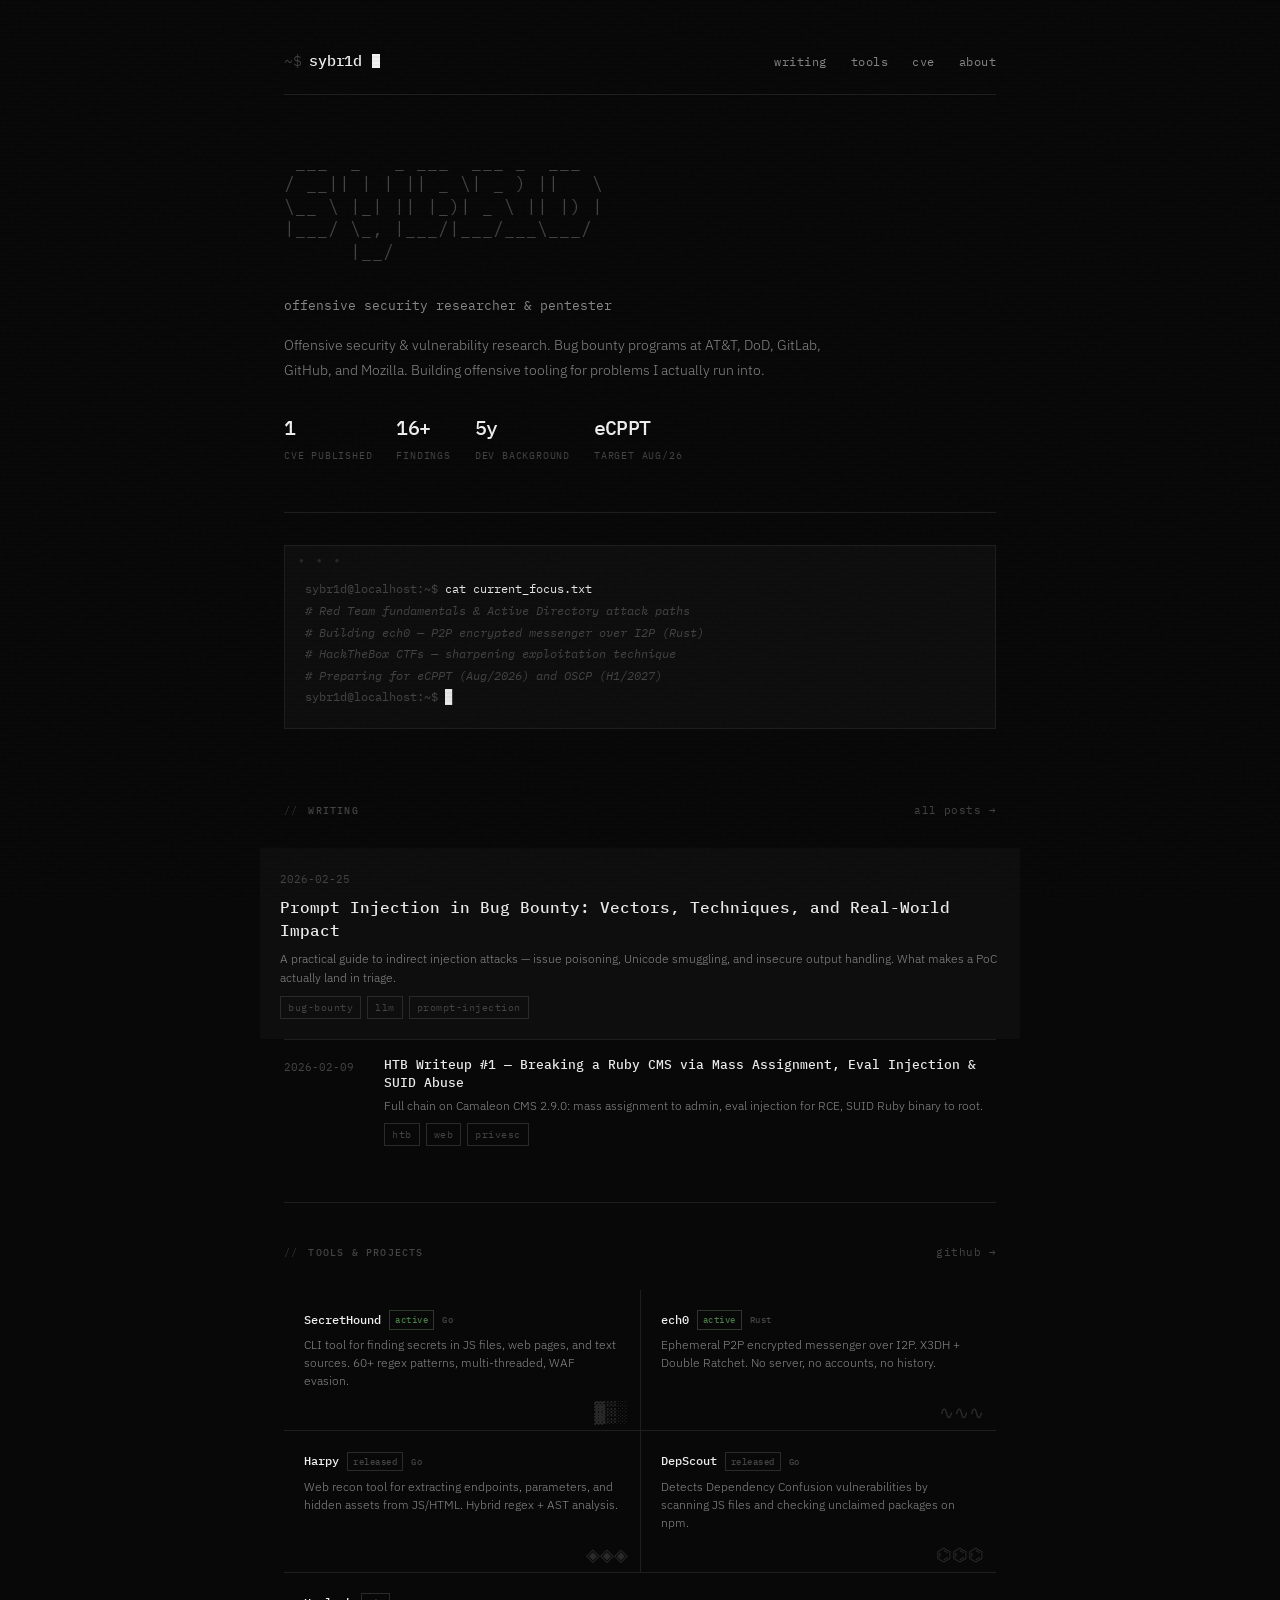
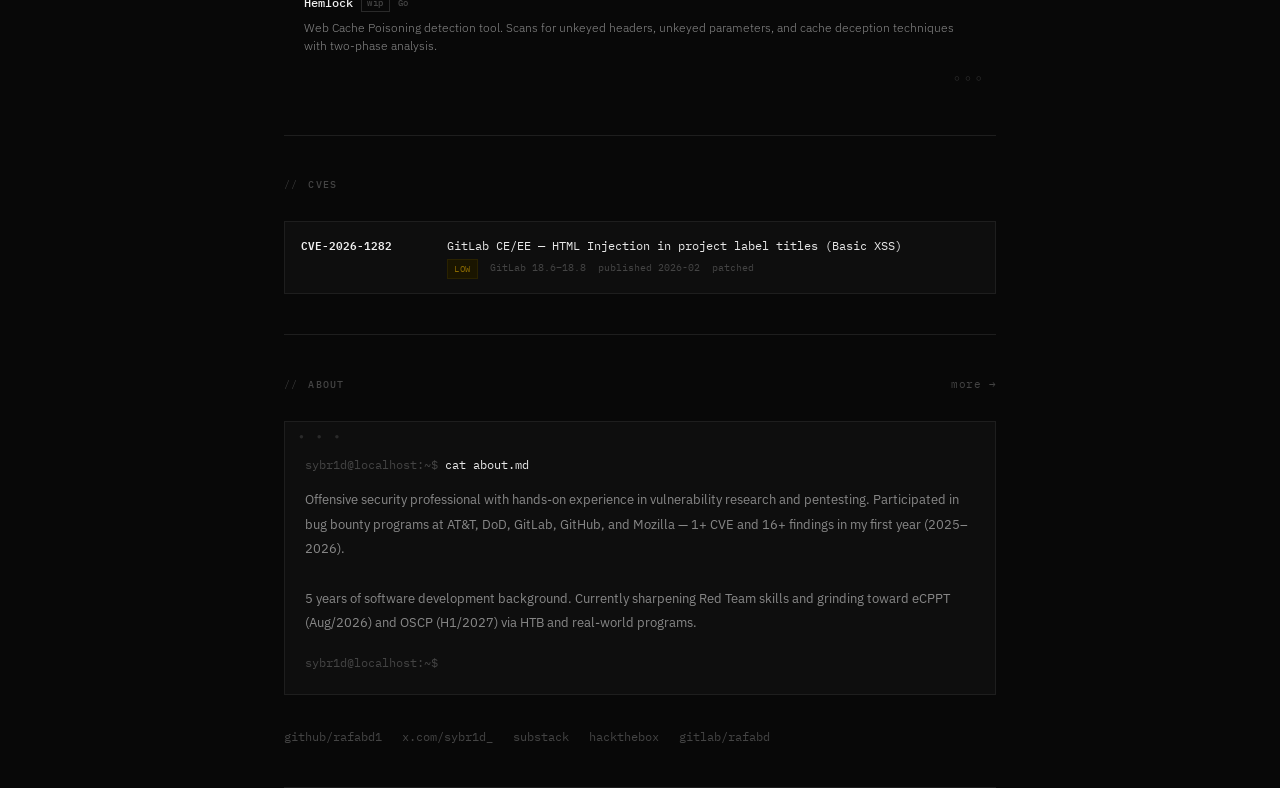
==== commit 69f912cd: "docs: update page title and meta description Update the page title to include the "rafabd1" alias an" ====
--- a/index.html
+++ b/index.html
@@ -3,8 +3,8 @@
 <head>
 <meta charset="UTF-8">
 <meta name="viewport" content="width=device-width, initial-scale=1.0">
-<title>sybr1d — security research</title>
-<meta name="description" content="Offensive security researcher. Bug bounty hunter. CVE author. Building tools for the trenches.">
+<title>sybr1d (rafabd1)</title>
+<meta name="description" content="Security Researcher. Pentester.">
 <link rel="preconnect" href="https://fonts.googleapis.com">
 <link href="https://fonts.googleapis.com/css2?family=IBM+Plex+Mono:ital,wght@0,300;0,400;0,500;0,600;1,300;1,400&family=IBM+Plex+Sans:wght@300;400&display=swap" rel="stylesheet">
 <link rel="stylesheet" href="style.css">
@@ -172,7 +172,7 @@
         <div class="cve-details">
           <div class="cve-title">GitLab CE/EE — HTML Injection in project label titles (Basic XSS)</div>
           <div class="cve-meta">
-            <span class="severity medium">MEDIUM</span>
+            <span class="severity medium">LOW</span>
             <span>GitLab 18.6–18.8</span>
             <span>published 2026-02</span>
             <span>patched</span>
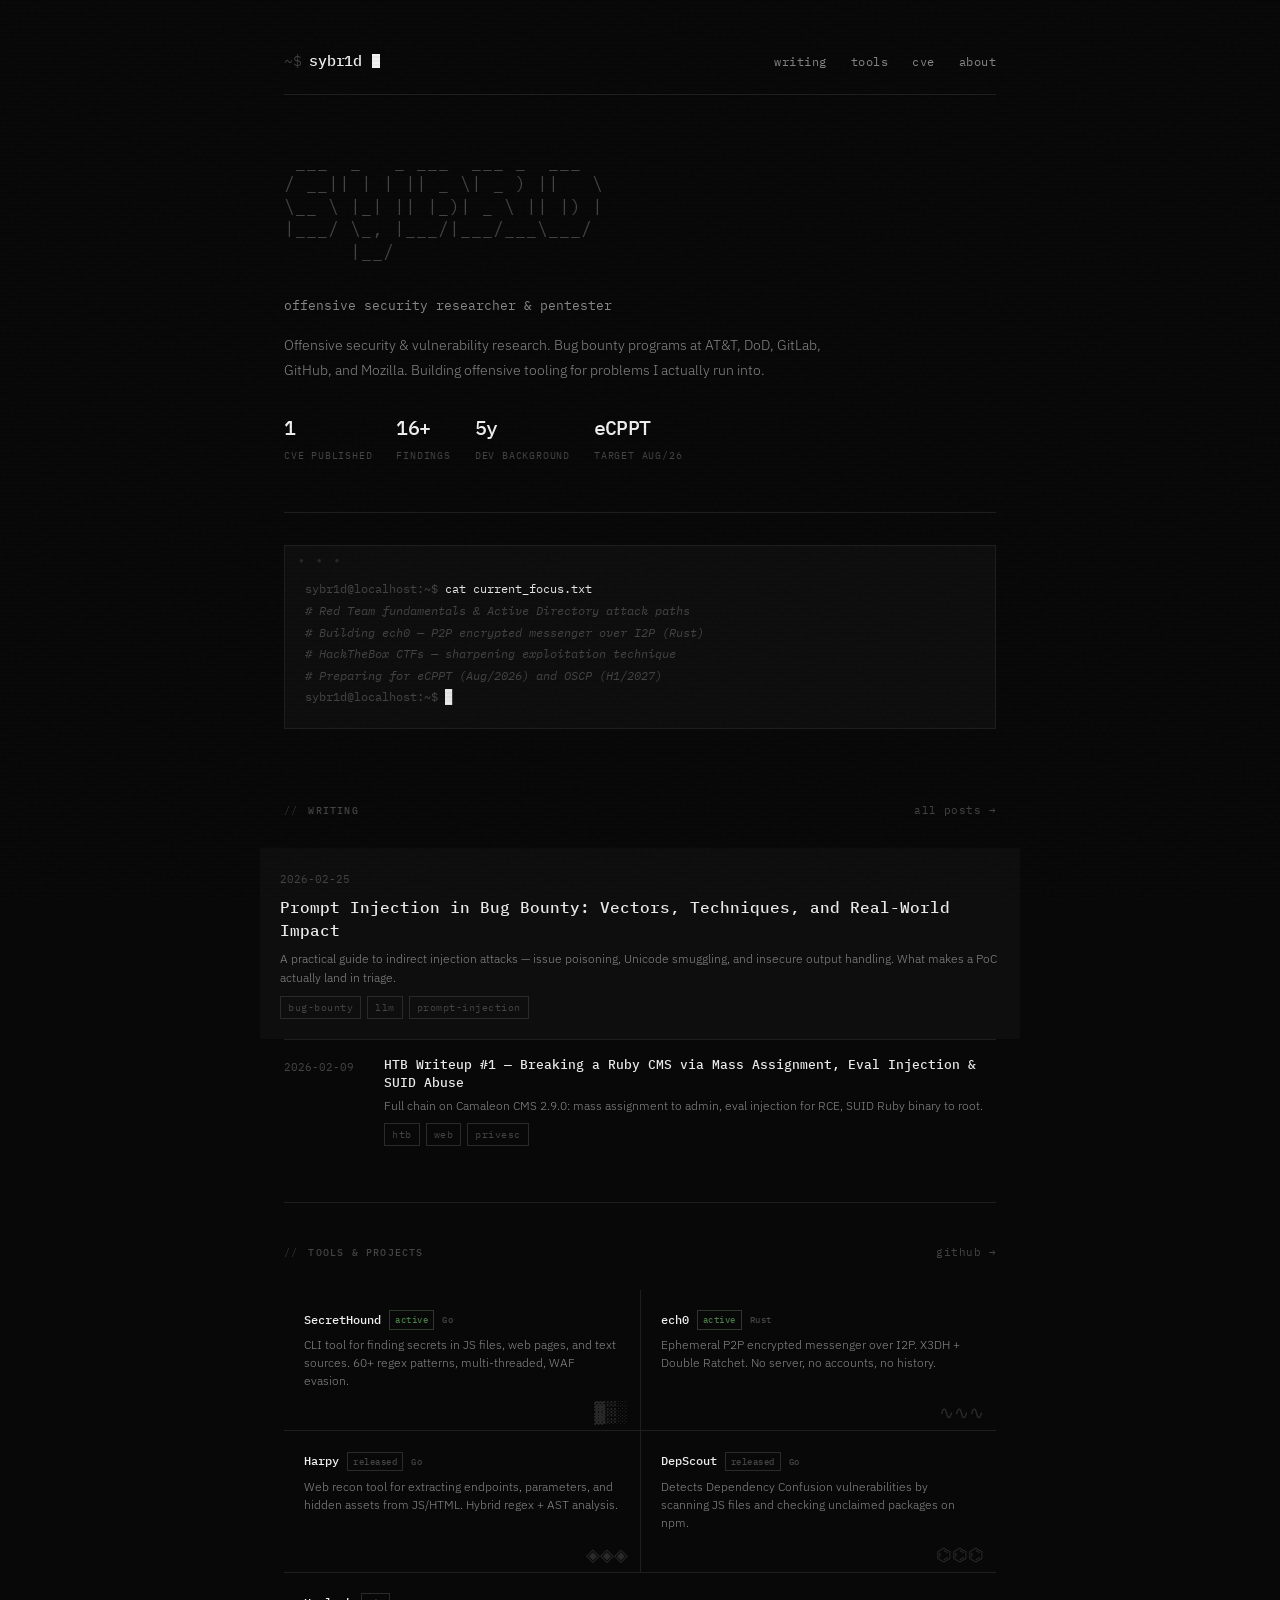
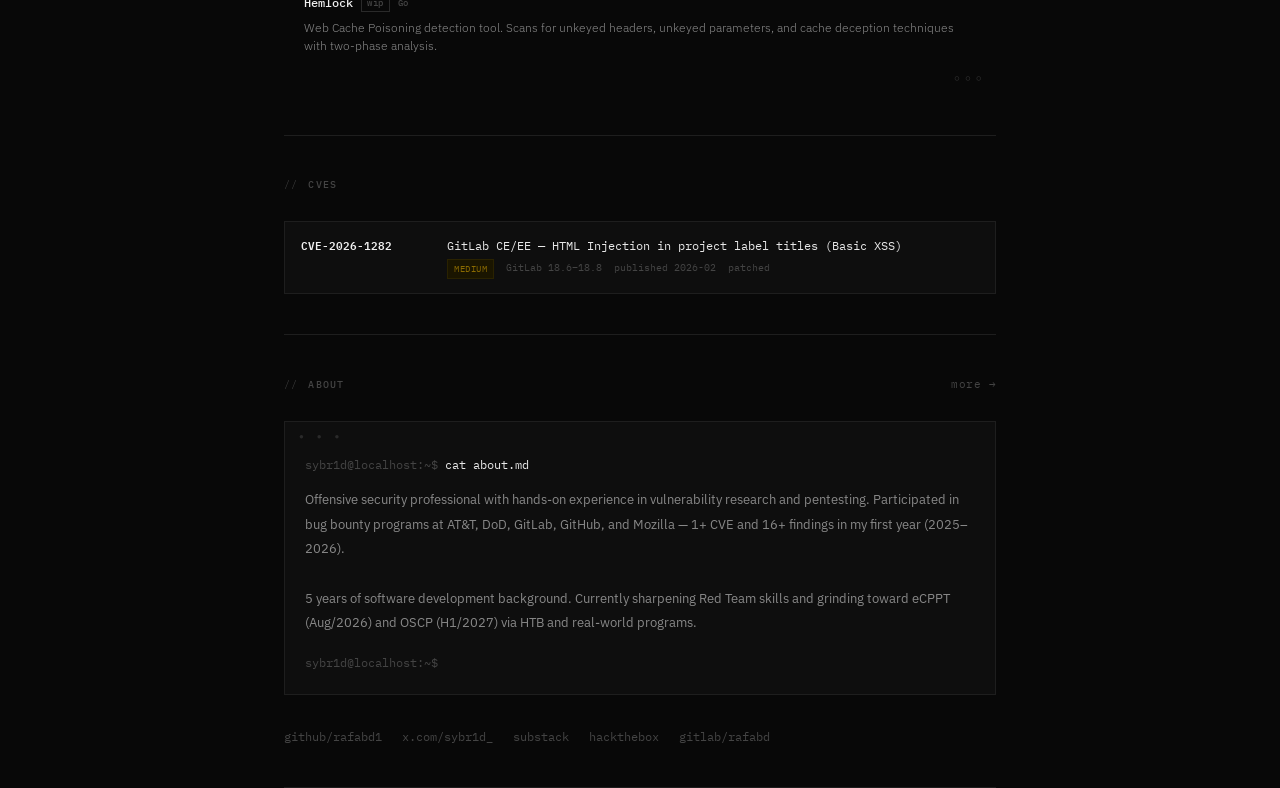
==== commit 23c28459: "Merge branch 'main' of https://github.com/rafabd1/rafabd1.github.io" ====
--- a/index.html
+++ b/index.html
@@ -172,7 +172,7 @@
         <div class="cve-details">
           <div class="cve-title">GitLab CE/EE — HTML Injection in project label titles (Basic XSS)</div>
           <div class="cve-meta">
-            <span class="severity medium">LOW</span>
+            <span class="severity medium">MEDIUM</span>
             <span>GitLab 18.6–18.8</span>
             <span>published 2026-02</span>
             <span>patched</span>
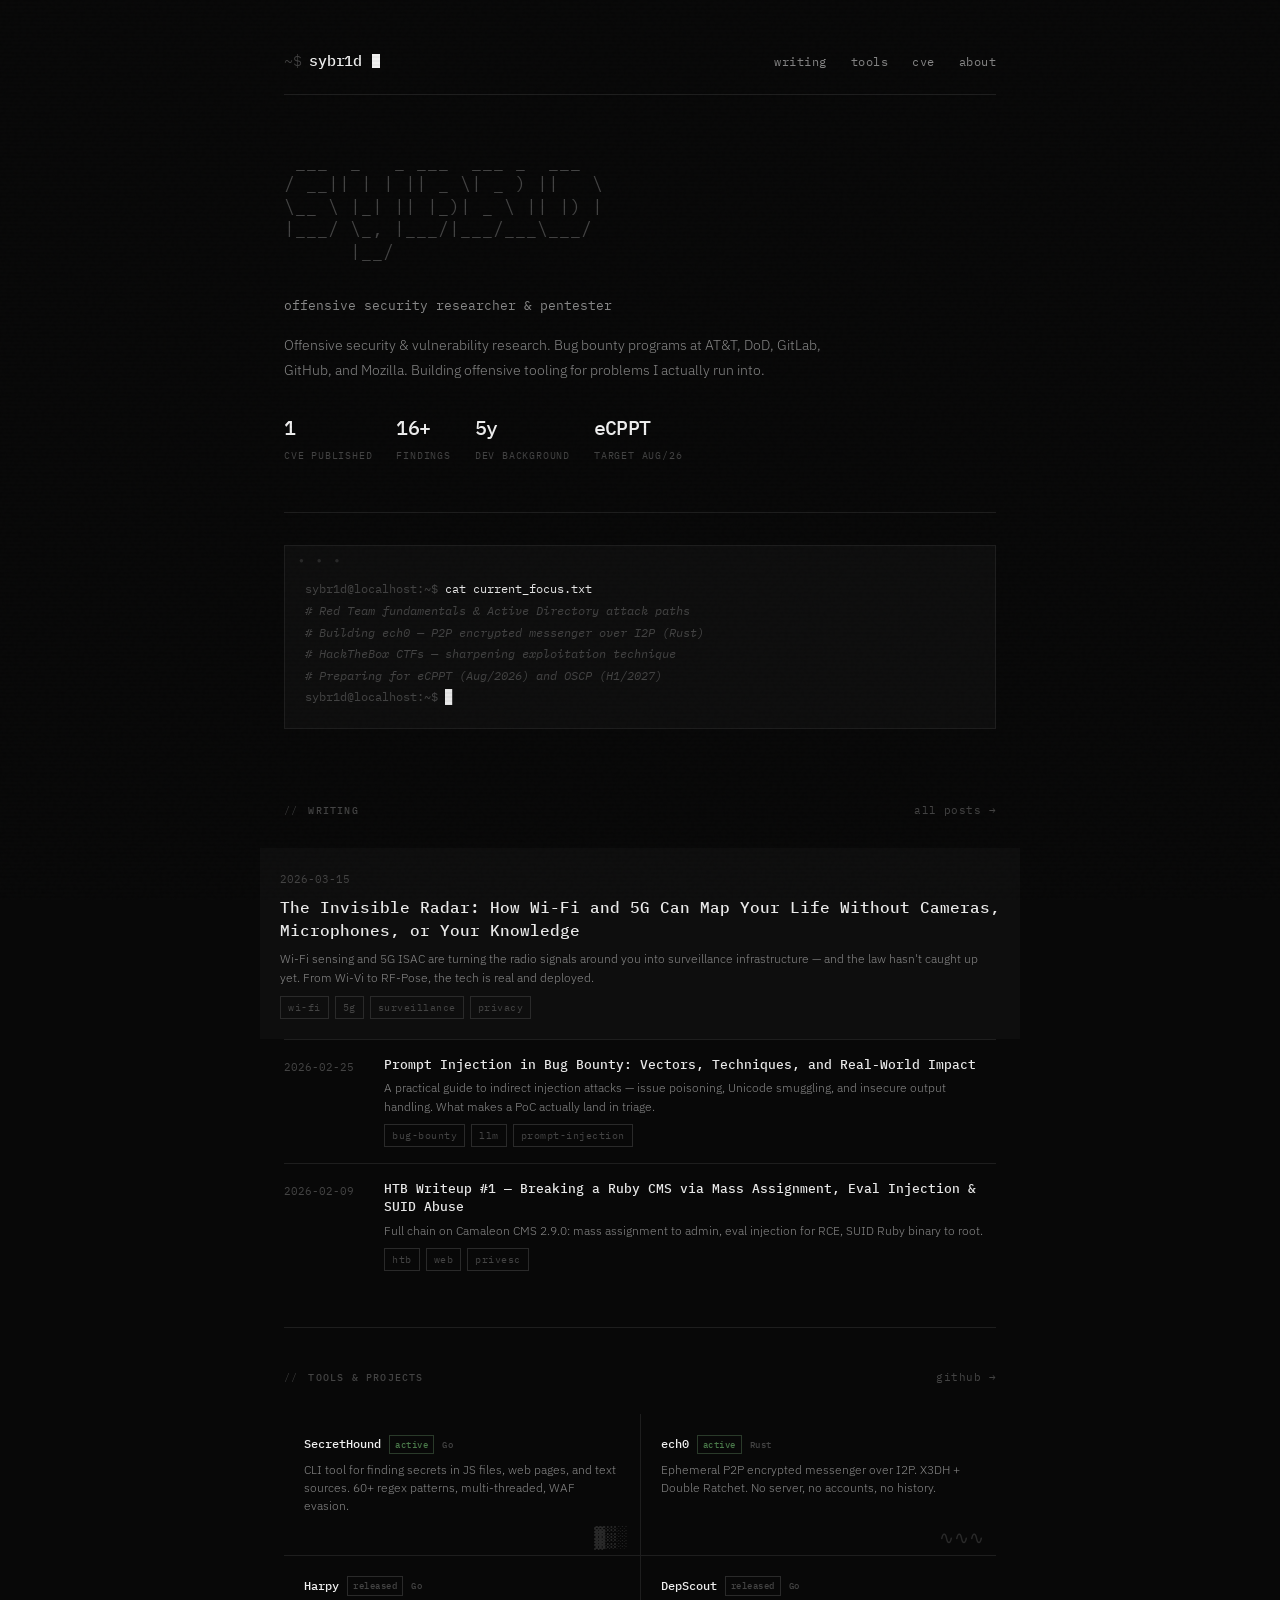
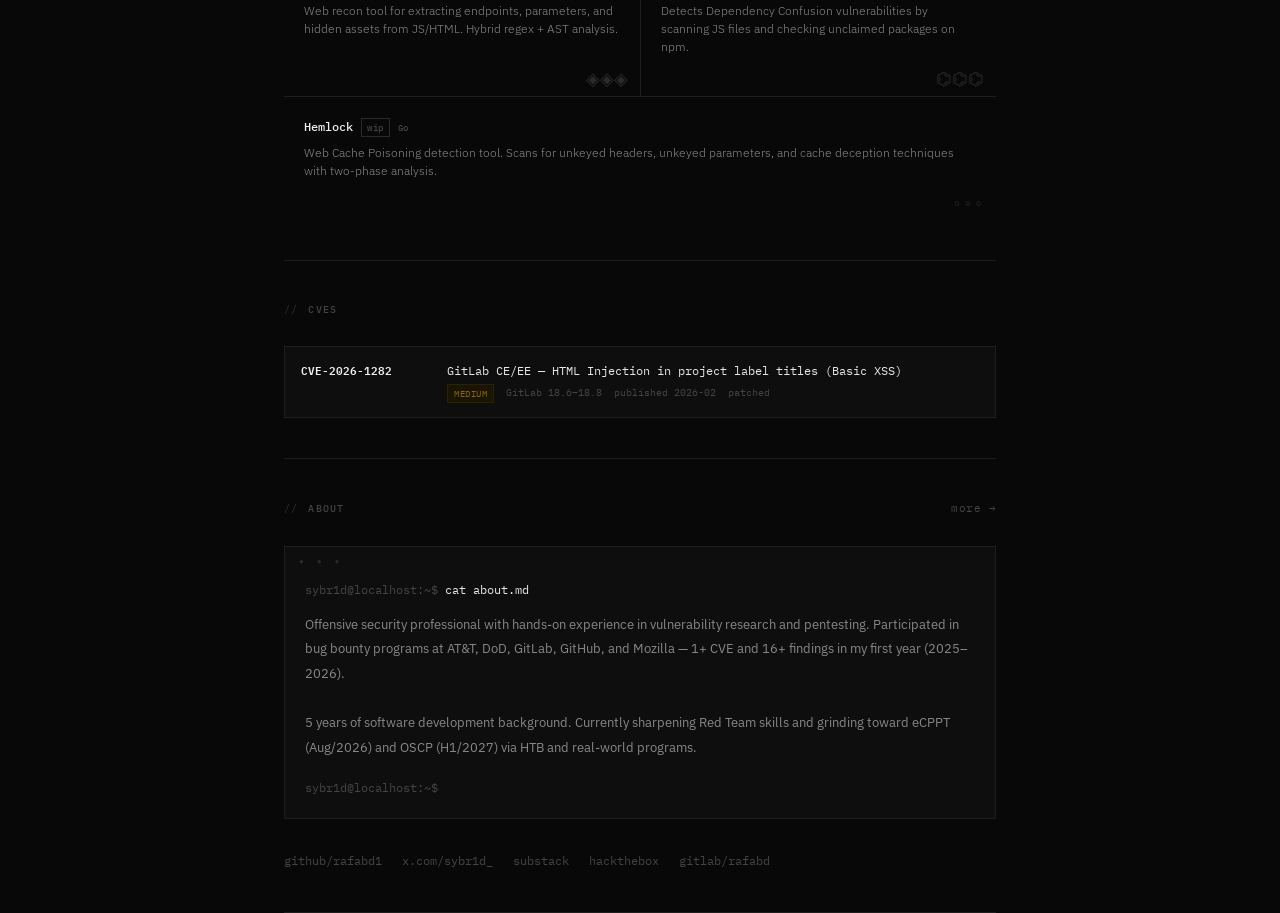
==== commit 4072eb18: "new article" ====
--- a/index.html
+++ b/index.html
@@ -82,16 +82,30 @@
       <a href="writing.html" class="section-link">all posts →</a>
     </div>
 
-    <div class="post-list">
-
-      <a href="https://rafabd1.substack.com/p/prompt-injection-in-bug-bounty" target="_blank" rel="noopener" class="post-item featured">
+  <div class="post-list">
+
+      <a href="https://rafabd1.substack.com/p/the-invisible-radar-how-wi-fi-and" target="_blank" rel="noopener" class="post-item featured">
+        <div class="post-date">2026-03-15</div>
+        <div class="post-title">The Invisible Radar: How Wi-Fi and 5G Can Map Your Life Without Cameras, Microphones, or Your Knowledge</div>
+        <div class="post-excerpt">Wi-Fi sensing and 5G ISAC are turning the radio signals around you into surveillance infrastructure — and the law hasn't caught up yet. From Wi-Vi to RF-Pose, the tech is real and deployed.</div>
+        <div class="post-tags">
+          <span class="tag">wi-fi</span>
+          <span class="tag">5g</span>
+          <span class="tag">surveillance</span>
+          <span class="tag">privacy</span>
+        </div>
+      </a>
+
+      <a href="https://rafabd1.substack.com/p/prompt-injection-in-bug-bounty" target="_blank" rel="noopener" class="post-item">
         <div class="post-date">2026-02-25</div>
-        <div class="post-title">Prompt Injection in Bug Bounty: Vectors, Techniques, and Real-World Impact</div>
-        <div class="post-excerpt">A practical guide to indirect injection attacks — issue poisoning, Unicode smuggling, and insecure output handling. What makes a PoC actually land in triage.</div>
-        <div class="post-tags">
-          <span class="tag">bug-bounty</span>
-          <span class="tag">llm</span>
-          <span class="tag">prompt-injection</span>
+        <div class="post-content">
+          <div class="post-title">Prompt Injection in Bug Bounty: Vectors, Techniques, and Real-World Impact</div>
+          <div class="post-excerpt">A practical guide to indirect injection attacks — issue poisoning, Unicode smuggling, and insecure output handling. What makes a PoC actually land in triage.</div>
+          <div class="post-tags">
+            <span class="tag">bug-bounty</span>
+            <span class="tag">llm</span>
+            <span class="tag">prompt-injection</span>
+          </div>
         </div>
       </a>
 
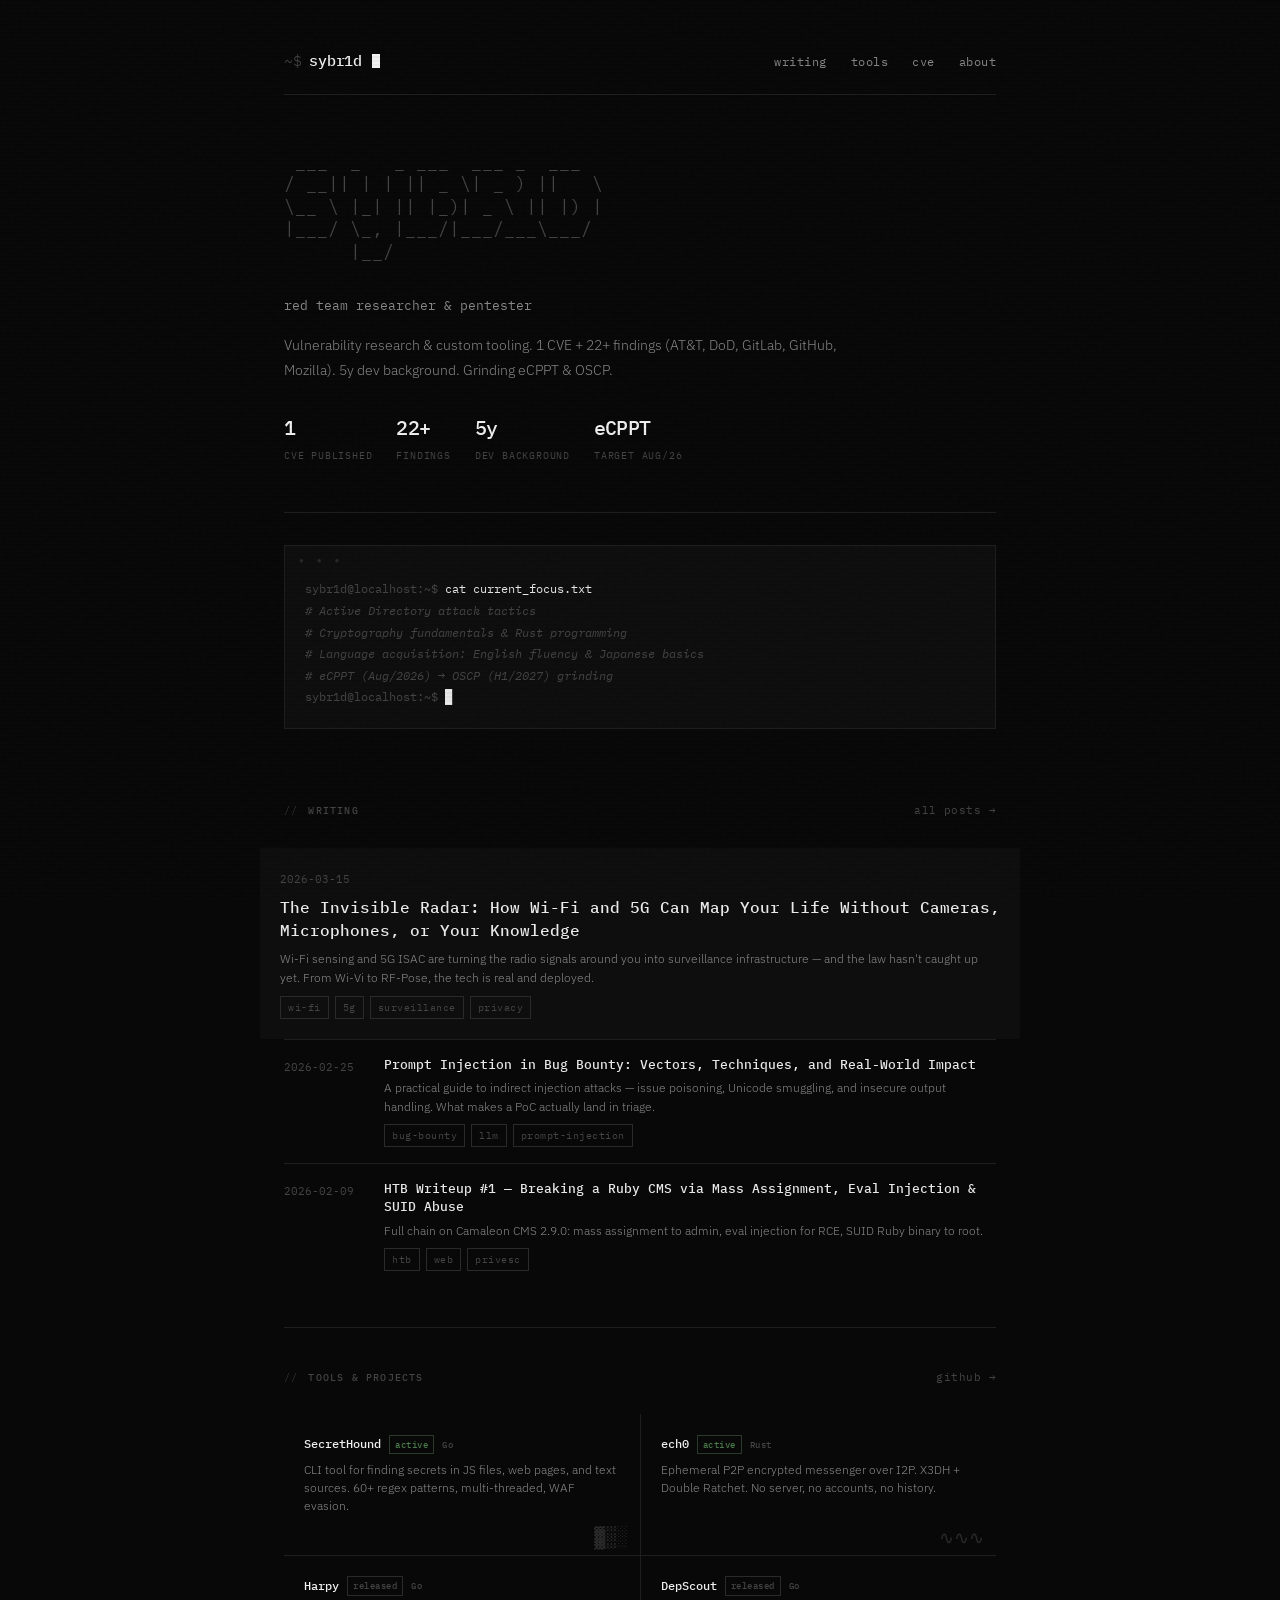
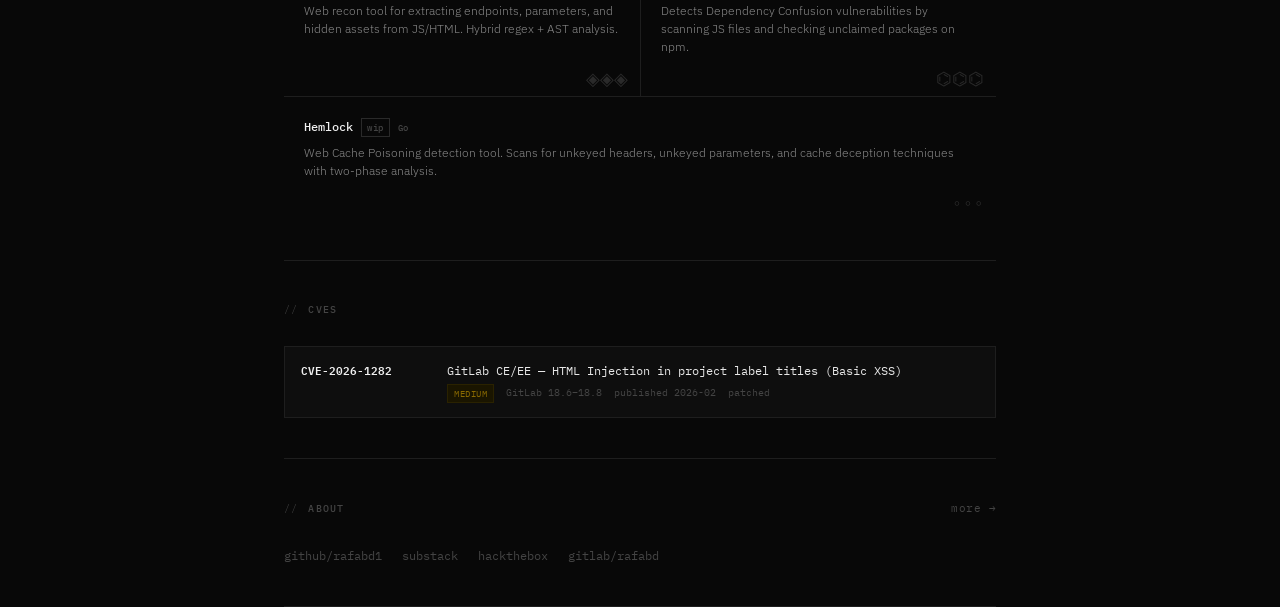
==== commit 902478f0: "docs: update about and index pages with revised descriptions and background information" ====
--- a/index.html
+++ b/index.html
@@ -4,7 +4,7 @@
 <meta charset="UTF-8">
 <meta name="viewport" content="width=device-width, initial-scale=1.0">
 <title>sybr1d (rafabd1)</title>
-<meta name="description" content="Security Researcher. Pentester.">
+<meta name="description" content="Red team researcher & pentester. Vulnerability research, tooling, tradecraft.">
 <link rel="preconnect" href="https://fonts.googleapis.com">
 <link href="https://fonts.googleapis.com/css2?family=IBM+Plex+Mono:ital,wght@0,300;0,400;0,500;0,600;1,300;1,400&family=IBM+Plex+Sans:wght@300;400&display=swap" rel="stylesheet">
 <link rel="stylesheet" href="style.css">
@@ -37,12 +37,13 @@
       |__/                  </div>
 
     <div class="hero-title">
-      offensive security researcher &amp; pentester
+      red team researcher &amp; pentester
     </div>
 
     <div class="hero-desc">
-      Offensive security &amp; vulnerability research. Bug bounty programs at AT&amp;T, DoD, GitLab, GitHub, and Mozilla.
-      Building offensive tooling for problems I actually run into.
+      Vulnerability research &amp; custom tooling.
+      1 CVE + 22+ findings (AT&amp;T, DoD, GitLab, GitHub, Mozilla).
+      5y dev background. Grinding eCPPT &amp; OSCP.
     </div>
 
     <div class="hero-meta">
@@ -51,7 +52,7 @@
         <span class="hero-stat-label">CVE published</span>
       </div>
       <div class="hero-stat">
-        <span class="hero-stat-val">16+</span>
+        <span class="hero-stat-val">22+</span>
         <span class="hero-stat-label">findings</span>
       </div>
       <div class="hero-stat">
@@ -68,10 +69,10 @@
   <div class="terminal">
     <div class="terminal-body">
       <div><span class="prompt">sybr1d@localhost:~$</span> <span class="cmd">cat current_focus.txt</span></div>
-      <div class="output comment"># Red Team fundamentals &amp; Active Directory attack paths</div>
-      <div class="output comment"># Building ech0 — P2P encrypted messenger over I2P (Rust)</div>
-      <div class="output comment"># HackTheBox CTFs — sharpening exploitation technique</div>
-      <div class="output comment"># Preparing for eCPPT (Aug/2026) and OSCP (H1/2027)</div>
+      <div class="output comment"># Active Directory attack tactics</div>
+      <div class="output comment"># Cryptography fundamentals &amp; Rust programming</div>
+      <div class="output comment"># Language acquisition: English fluency &amp; Japanese basics</div>
+      <div class="output comment"># eCPPT (Aug/2026) → OSCP (H1/2027) grinding</div>
       <div><span class="prompt">sybr1d@localhost:~$</span> <span class="cmd">█</span></div>
     </div>
   </div>
@@ -202,21 +203,8 @@
       <a href="about.html" class="section-link">more →</a>
     </div>
 
-    <div class="terminal" style="margin-top: 0;">
-      <div class="terminal-body">
-        <div><span class="prompt">sybr1d@localhost:~$</span> <span class="cmd">cat about.md</span></div>
-        <div class="about-text" style="margin-top: 12px;">
-          Offensive security professional with hands-on experience in vulnerability research and pentesting.
-          Participated in bug bounty programs at AT&amp;T, DoD, GitLab, GitHub, and Mozilla — 1+ CVE and 16+ findings in my first year (2025–2026).<br><br>
-          5 years of software development background. Currently sharpening Red Team skills and grinding toward eCPPT (Aug/2026) and OSCP (H1/2027) via HTB and real-world programs.
-        </div>
-        <div style="margin-top: 16px;"><span class="prompt">sybr1d@localhost:~$</span></div>
-      </div>
-    </div>
-
     <div class="about-links">
       <a href="https://github.com/rafabd1" target="_blank" rel="noopener">github/rafabd1</a>
-      <a href="https://x.com/sybr1d_" target="_blank" rel="noopener">x.com/sybr1d_</a>
       <a href="https://rafabd1.substack.com/" target="_blank" rel="noopener">substack</a>
       <a href="https://app.hackthebox.com/users/2216017" target="_blank" rel="noopener">hackthebox</a>
       <a href="https://gitlab.com/rafabd" target="_blank" rel="noopener">gitlab/rafabd</a>
